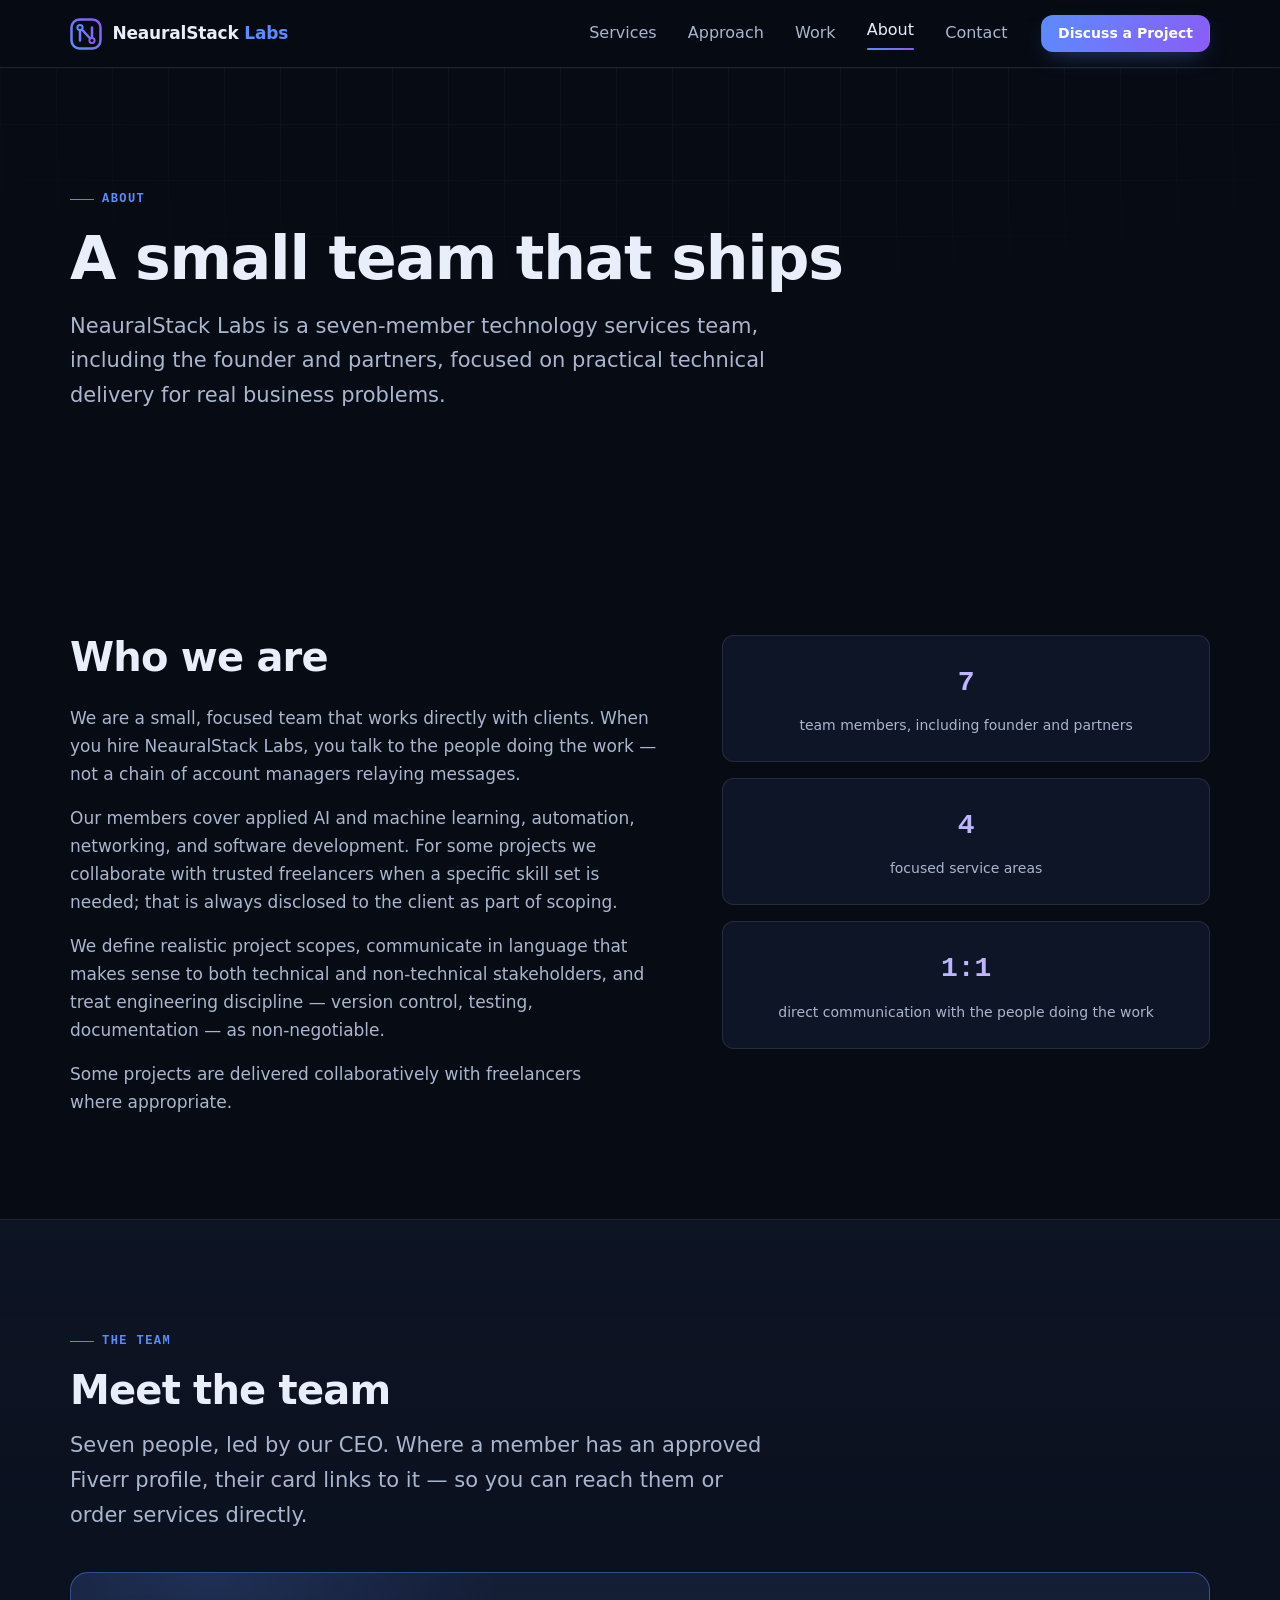
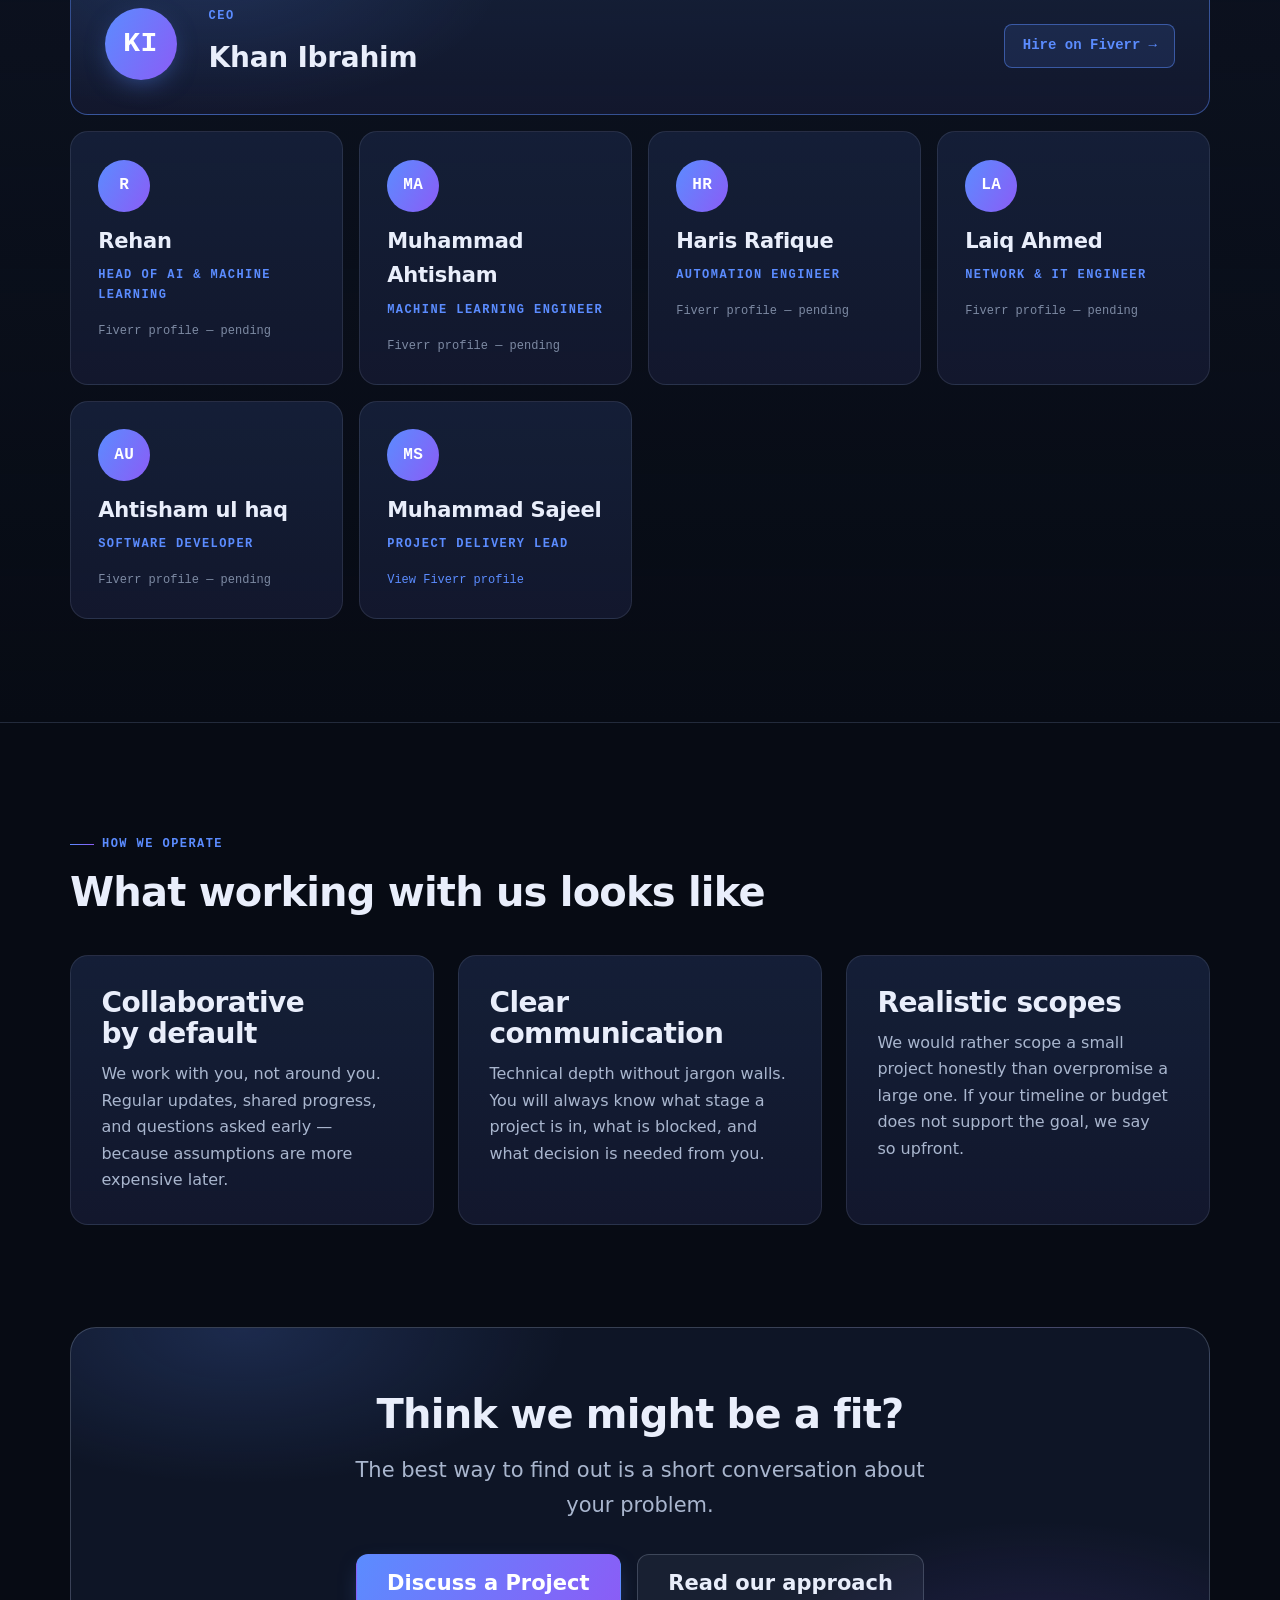
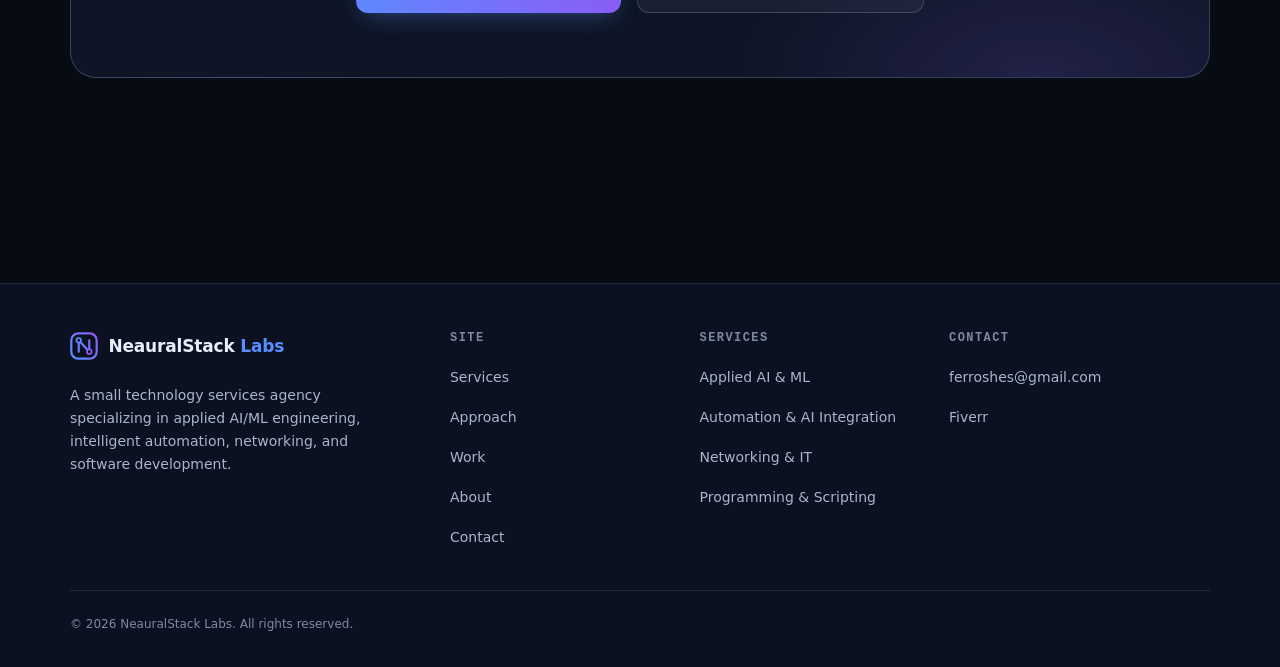
==== about.html @ 2460930a "Initial commit" ====
<!DOCTYPE html>
<html lang="en">
<head>
  <meta charset="utf-8">
  <meta name="viewport" content="width=device-width, initial-scale=1">
  <title>About — NeauralStack Labs</title>
  <meta name="description" content="NeauralStack Labs is a seven-member technology services team focused on practical technical delivery, clear communication, and honest project scoping.">
  <!-- TODO(owner): replace with the production domain once confirmed -->
  <link rel="canonical" href="https://neauralstacklabs.example/about.html">
  <meta name="theme-color" content="#070b14">

  <meta property="og:type" content="website">
  <meta property="og:site_name" content="NeauralStack Labs">
  <meta property="og:title" content="About — NeauralStack Labs">
  <meta property="og:description" content="A seven-member team focused on practical technical delivery and honest project scoping.">
  <meta property="og:url" content="https://neauralstacklabs.example/about.html">
  <meta property="og:image" content="https://neauralstacklabs.example/assets/og-image.png">
  <meta name="twitter:card" content="summary_large_image">
  <meta name="twitter:title" content="About — NeauralStack Labs">
  <meta name="twitter:description" content="A seven-member team focused on practical technical delivery and honest project scoping.">
  <meta name="twitter:image" content="https://neauralstacklabs.example/assets/og-image.png">

  <link rel="icon" type="image/svg+xml" href="assets/favicon.svg">
  <link rel="stylesheet" href="css/tokens.css">
  <link rel="stylesheet" href="css/base.css">
  <link rel="stylesheet" href="css/components.css">
  <script src="js/main.js" defer></script>
</head>
<body>
  <a class="skip-link" href="#main">Skip to content</a>

  <header class="site-header">
    <div class="container site-header__inner">
      <a class="brand" href="index.html" aria-label="NeauralStack Labs — home">
        <svg class="brand__mark" width="32" height="32" viewBox="0 0 32 32" fill="none" aria-hidden="true">
          <defs>
            <linearGradient id="brand-grad" x1="4" y1="28" x2="28" y2="4" gradientUnits="userSpaceOnUse">
              <stop stop-color="#5B8CFF"/><stop offset="1" stop-color="#8B5CF6"/>
            </linearGradient>
          </defs>
          <rect x="1.5" y="1.5" width="29" height="29" rx="8" stroke="url(#brand-grad)" stroke-width="2.5"/>
          <path d="M10 22.5V9.5L22 22.5V9.5" stroke="url(#brand-grad)" stroke-width="2.5" stroke-linecap="round" stroke-linejoin="round"/>
          <circle cx="10" cy="9.5" r="2.6" fill="#070B14" stroke="#5B8CFF" stroke-width="2"/>
          <circle cx="22" cy="22.5" r="2.6" fill="#070B14" stroke="#8B5CF6" stroke-width="2"/>
        </svg>
        <span class="brand__name">NeauralStack&nbsp;<span>Labs</span></span>
      </a>

      <button class="nav-toggle" data-nav-toggle type="button" aria-expanded="false" aria-controls="primary-nav">
        <span class="nav-toggle__bar" aria-hidden="true"></span>
        <span class="sr-only">Menu</span>
      </button>

      <nav class="nav" id="primary-nav" aria-label="Primary">
        <ul class="nav__list">
          <li><a class="nav__link" href="services.html">Services</a></li>
          <li><a class="nav__link" href="approach.html">Approach</a></li>
          <li><a class="nav__link" href="work.html">Work</a></li>
          <li><a class="nav__link" href="about.html" aria-current="page">About</a></li>
          <li><a class="nav__link" href="contact.html">Contact</a></li>
        </ul>
        <a class="btn btn--primary btn--sm nav__cta" href="contact.html">Discuss a Project</a>
      </nav>
    </div>
  </header>

  <main id="main">
    <!-- Page header -->
    <section class="hero section--tight" aria-labelledby="page-title">
      <div class="grid-backdrop" aria-hidden="true"></div>
      <div class="container">
        <p class="eyebrow">About</p>
        <h1 id="page-title">A small team that ships</h1>
        <p class="lede" style="max-width: 44rem;">
          NeauralStack Labs is a seven-member technology services team, including the founder
          and partners, focused on practical technical delivery for real business problems.
        </p>
      </div>
    </section>

    <!-- Story -->
    <section class="section" aria-labelledby="story-title">
      <div class="container">
        <div class="about-split">
          <div class="reveal">
            <h2 id="story-title">Who we are</h2>
            <div class="stack text-dim" style="margin-top: var(--space-5);">
              <p>
                We are a small, focused team that works directly with clients. When you hire
                NeauralStack Labs, you talk to the people doing the work — not a chain of
                account managers relaying messages.
              </p>
              <p>
                Our members cover applied AI and machine learning, automation, networking,
                and software development. For some projects we collaborate with trusted
                freelancers when a specific skill set is needed; that is always disclosed
                to the client as part of scoping.
              </p>
              <p>
                We define realistic project scopes, communicate in language that makes sense
                to both technical and non-technical stakeholders, and treat engineering
                discipline — version control, testing, documentation — as non-negotiable.
              </p>
              <p>
                Some projects are delivered collaboratively with freelancers where appropriate.
              </p>
            </div>
          </div>

          <div class="reveal">
            <div class="stat-strip" style="grid-template-columns: 1fr;">
              <div class="stat">
                <span class="stat__value">7</span>
                <span class="stat__label">team members, including founder and partners</span>
              </div>
              <div class="stat">
                <span class="stat__value">4</span>
                <span class="stat__label">focused service areas</span>
              </div>
              <div class="stat">
                <span class="stat__value">1:1</span>
                <span class="stat__label">direct communication with the people doing the work</span>
              </div>
            </div>
          </div>
        </div>
      </div>
    </section>

    <!-- Team -->
    <section class="section section--elevated" aria-labelledby="team-title">
      <div class="container">
        <div class="section-head reveal">
          <p class="eyebrow">The team</p>
          <h2 id="team-title">Meet the team</h2>
          <p class="lede">
            Seven people, led by our CEO. Where a member has an approved Fiverr profile,
            their card links to it — so you can reach them or order services directly.
          </p>
        </div>

        <!--
          TODO(owner): five members below do not yet have Fiverr URLs. When a profile
          link is supplied, wrap their card in <a class="team-card" href="…" target="_blank"
          rel="noopener noreferrer"> and replace the "Fiverr profile — pending" text
          with the visible link, exactly like the CEO and Muhammad Sajeel cards.
        -->
        <div class="team-grid reveal">
          <a class="team-card team-card--ceo" href="https://www.fiverr.com/sellers/ibrahim5665" target="_blank" rel="noopener noreferrer">
            <span class="team-card__avatar" aria-hidden="true">KI</span>
            <span class="team-card__body">
              <span class="team-card__role">CEO</span>
              <span class="team-card__name">Khan Ibrahim</span>
            </span>
            <span class="team-card__cta">Hire on Fiverr<span class="sr-only"> — opens Khan Ibrahim's Fiverr profile in a new tab</span> →</span>
          </a>

          <div class="team-card">
            <span class="team-card__avatar" aria-hidden="true">R</span>
            <span class="team-card__body">
              <span class="team-card__name">Rehan</span>
              <span class="team-card__role">Head of AI &amp; Machine Learning</span>
            </span>
            <span class="team-card__cta">Fiverr profile — pending</span>
          </div>

          <div class="team-card">
            <span class="team-card__avatar" aria-hidden="true">MA</span>
            <span class="team-card__body">
              <span class="team-card__name">Muhammad Ahtisham</span>
              <span class="team-card__role">Machine Learning Engineer</span>
            </span>
            <span class="team-card__cta">Fiverr profile — pending</span>
          </div>

          <div class="team-card">
            <span class="team-card__avatar" aria-hidden="true">HR</span>
            <span class="team-card__body">
              <span class="team-card__name">Haris Rafique</span>
              <span class="team-card__role">Automation Engineer</span>
            </span>
            <span class="team-card__cta">Fiverr profile — pending</span>
          </div>

          <div class="team-card">
            <span class="team-card__avatar" aria-hidden="true">LA</span>
            <span class="team-card__body">
              <span class="team-card__name">Laiq Ahmed</span>
              <span class="team-card__role">Network &amp; IT Engineer</span>
            </span>
            <span class="team-card__cta">Fiverr profile — pending</span>
          </div>

          <div class="team-card">
            <span class="team-card__avatar" aria-hidden="true">AU</span>
            <span class="team-card__body">
              <span class="team-card__name">Ahtisham ul haq</span>
              <span class="team-card__role">Software Developer</span>
            </span>
            <span class="team-card__cta">Fiverr profile — pending</span>
          </div>

          <a class="team-card" href="https://www.fiverr.com/shadowx0101" target="_blank" rel="noopener noreferrer">
            <span class="team-card__avatar" aria-hidden="true">MS</span>
            <span class="team-card__body">
              <span class="team-card__name">Muhammad Sajeel</span>
              <span class="team-card__role">Project Delivery Lead</span>
            </span>
            <span class="team-card__cta">View Fiverr profile<span class="sr-only"> for Muhammad Sajeel (opens in a new tab)</span></span>
          </a>
        </div>
      </div>
    </section>

    <!-- Values -->
    <section class="section" aria-labelledby="values-title">
      <div class="container">
        <div class="section-head reveal">
          <p class="eyebrow">How we operate</p>
          <h2 id="values-title">What working with us looks like</h2>
        </div>

        <div class="grid grid--3">
          <article class="card reveal">
            <h3 class="card__title">Collaborative by default</h3>
            <p class="card__text">
              We work with you, not around you. Regular updates, shared progress, and
              questions asked early — because assumptions are more expensive later.
            </p>
          </article>
          <article class="card reveal">
            <h3 class="card__title">Clear communication</h3>
            <p class="card__text">
              Technical depth without jargon walls. You will always know what stage a
              project is in, what is blocked, and what decision is needed from you.
            </p>
          </article>
          <article class="card reveal">
            <h3 class="card__title">Realistic scopes</h3>
            <p class="card__text">
              We would rather scope a small project honestly than overpromise a large one.
              If your timeline or budget does not support the goal, we say so upfront.
            </p>
          </article>
        </div>

        <div class="cta-band reveal" style="margin-top: var(--section-y);">
          <h2 class="cta-band__title">Think we might be a fit?</h2>
          <p class="cta-band__text">The best way to find out is a short conversation about your problem.</p>
          <div class="btn-row">
            <a class="btn btn--primary btn--lg" href="contact.html">Discuss a Project</a>
            <a class="btn btn--secondary btn--lg" href="approach.html">Read our approach</a>
          </div>
        </div>
      </div>
    </section>
  </main>

  <footer class="site-footer">
    <div class="container">
      <div class="footer__grid">
        <div>
          <a class="brand" href="index.html" aria-label="NeauralStack Labs — home">
            <svg class="brand__mark" width="28" height="28" viewBox="0 0 32 32" fill="none" aria-hidden="true">
              <defs>
                <linearGradient id="brand-grad-f" x1="4" y1="28" x2="28" y2="4" gradientUnits="userSpaceOnUse">
                  <stop stop-color="#5B8CFF"/><stop offset="1" stop-color="#8B5CF6"/>
                </linearGradient>
              </defs>
              <rect x="1.5" y="1.5" width="29" height="29" rx="8" stroke="url(#brand-grad-f)" stroke-width="2.5"/>
              <path d="M10 22.5V9.5L22 22.5V9.5" stroke="url(#brand-grad-f)" stroke-width="2.5" stroke-linecap="round" stroke-linejoin="round"/>
              <circle cx="10" cy="9.5" r="2.6" fill="#070B14" stroke="#5B8CFF" stroke-width="2"/>
              <circle cx="22" cy="22.5" r="2.6" fill="#070B14" stroke="#8B5CF6" stroke-width="2"/>
            </svg>
            <span class="brand__name">NeauralStack&nbsp;<span>Labs</span></span>
          </a>
          <p class="footer__brand-text">
            A small technology services agency specializing in applied AI/ML engineering,
            intelligent automation, networking, and software development.
          </p>
        </div>

        <nav aria-label="Footer">
          <h3 class="footer__heading">Site</h3>
          <ul class="footer__links">
            <li><a href="services.html">Services</a></li>
            <li><a href="approach.html">Approach</a></li>
            <li><a href="work.html">Work</a></li>
            <li><a href="about.html">About</a></li>
            <li><a href="contact.html">Contact</a></li>
          </ul>
        </nav>

        <div>
          <h3 class="footer__heading">Services</h3>
          <ul class="footer__links">
            <li><a href="services.html#ai-ml">Applied AI &amp; ML</a></li>
            <li><a href="services.html#automation">Automation &amp; AI Integration</a></li>
            <li><a href="services.html#networking">Networking &amp; IT</a></li>
            <li><a href="services.html#programming">Programming &amp; Scripting</a></li>
          </ul>
        </div>

        <div>
          <h3 class="footer__heading">Contact</h3>
          <ul class="footer__links">
            <li><a href="mailto:ferroshes@gmail.com">ferroshes@gmail.com</a></li>
            <li><a href="https://www.fiverr.com/sellers/ibrahim5665" target="_blank" rel="noopener noreferrer">Fiverr<span class="sr-only"> (opens in a new tab)</span></a></li>
          </ul>
        </div>
      </div>

      <div class="footer__bottom">
        <p>&copy; <span data-year>2026</span> NeauralStack Labs. All rights reserved.</p>
      </div>
    </div>
  </footer>
</body>
</html>
---- css/tokens.css ----
/* ==========================================================================
   NeauralStack Labs — Design tokens
   Single source of truth for color, type, spacing, and motion.
   ========================================================================== */

:root {
  color-scheme: dark;

  /* ---- Surfaces ---- */
  --bg: #070b14;
  --bg-elevated: #0b1120;
  --surface: #0e1526;
  --surface-2: #121b30;
  --surface-hover: #16213a;
  --border: rgba(148, 163, 184, 0.16);
  --border-strong: rgba(148, 163, 184, 0.3);
  --ring: rgba(91, 140, 255, 0.65);

  /* ---- Text ---- */
  --text: #e9eefb;
  --text-dim: #a9b6ce;
  --text-faint: #7d8aa3;

  /* ---- Accents ---- */
  --blue: #5b8cff;
  --blue-strong: #3f74ff;
  --violet: #8b5cf6;
  --violet-light: #a78bfa;
  --cyan: #34d3e0;
  --success: #4ade80;
  --warning: #fbbf24;

  /* ---- Gradients ---- */
  --grad-accent: linear-gradient(120deg, var(--blue) 0%, var(--violet) 100%);
  --grad-text: linear-gradient(100deg, #9db8ff 0%, #c4b5fd 60%, #7dd3fc 100%);
  --grad-card: linear-gradient(180deg, rgba(91, 140, 255, 0.08) 0%, rgba(139, 92, 246, 0.03) 100%);
  --grad-glow: radial-gradient(600px 320px at 50% -10%, rgba(91, 140, 255, 0.16), transparent 70%);

  /* ---- Typography ---- */
  --font-sans: "Inter", "Segoe UI", system-ui, -apple-system, "Helvetica Neue", Arial, sans-serif;
  --font-mono: "JetBrains Mono", "SFMono-Regular", ui-monospace, Menlo, Consolas, monospace;

  --fs-xs: 0.75rem;
  --fs-sm: 0.875rem;
  --fs-base: 1rem;
  --fs-md: 1.0625rem;
  --fs-lg: clamp(1.125rem, 1.05rem + 0.4vw, 1.3125rem);
  --fs-xl: clamp(1.375rem, 1.2rem + 0.9vw, 1.75rem);
  --fs-2xl: clamp(1.75rem, 1.45rem + 1.6vw, 2.5rem);
  --fs-3xl: clamp(2.25rem, 1.7rem + 3vw, 3.75rem);

  --lh-tight: 1.12;
  --lh-snug: 1.35;
  --lh-normal: 1.65;

  --fw-regular: 400;
  --fw-medium: 500;
  --fw-semibold: 600;
  --fw-bold: 700;

  --tracking-wide: 0.12em;
  --tracking-normal: 0;

  /* ---- Spacing (4px base) ---- */
  --space-1: 0.25rem;
  --space-2: 0.5rem;
  --space-3: 0.75rem;
  --space-4: 1rem;
  --space-5: 1.5rem;
  --space-6: 2rem;
  --space-7: 2.5rem;
  --space-8: 3rem;
  --space-9: 4rem;
  --space-10: 6rem;
  --space-11: 8rem;

  --section-y: clamp(3.5rem, 8vw, 6.5rem);
  --container: 71.25rem; /* 1140px */
  --container-narrow: 46rem;
  --gutter: clamp(1.25rem, 4vw, 2rem);

  /* ---- Radii ---- */
  --radius-sm: 8px;
  --radius-md: 12px;
  --radius-lg: 18px;
  --radius-xl: 26px;
  --radius-pill: 999px;

  /* ---- Shadows ---- */
  --shadow-sm: 0 1px 2px rgba(0, 0, 0, 0.4);
  --shadow-md: 0 12px 32px -12px rgba(0, 0, 0, 0.65);
  --shadow-lg: 0 32px 64px -24px rgba(0, 0, 0, 0.7);
  --shadow-glow: 0 0 0 1px rgba(91, 140, 255, 0.25), 0 16px 48px -20px rgba(91, 140, 255, 0.35);

  /* ---- Motion ---- */
  --dur-fast: 140ms;
  --dur-base: 220ms;
  --dur-slow: 480ms;
  --ease: cubic-bezier(0.4, 0, 0.2, 1);
  --ease-out: cubic-bezier(0.16, 1, 0.3, 1);

  /* ---- Layout ---- */
  --nav-h: 4.25rem;
  --z-nav: 100;
  --z-overlay: 90;
}
---- css/base.css ----
/* ==========================================================================
   NeauralStack Labs — Base: reset, typography, layout, utilities
   ========================================================================== */

*,
*::before,
*::after {
  box-sizing: border-box;
}

* {
  margin: 0;
}

html {
  scroll-behavior: smooth;
  scroll-padding-top: calc(var(--nav-h) + 1rem);
  -webkit-text-size-adjust: 100%;
}

body {
  min-height: 100vh;
  background-color: var(--bg);
  background-image: var(--grad-glow);
  background-repeat: no-repeat;
  color: var(--text);
  font-family: var(--font-sans);
  font-size: var(--fs-md);
  line-height: var(--lh-normal);
  -webkit-font-smoothing: antialiased;
  text-rendering: optimizeLegibility;
}

img,
svg,
picture,
video {
  display: block;
  max-width: 100%;
  height: auto;
}

input,
button,
textarea,
select {
  font: inherit;
  color: inherit;
}

button {
  cursor: pointer;
  background: none;
  border: none;
}

ul,
ol {
  padding: 0;
  list-style: none;
}

/* ---- Typography ---- */

h1,
h2,
h3,
h4 {
  line-height: var(--lh-tight);
  font-weight: var(--fw-semibold);
  letter-spacing: -0.02em;
  text-wrap: balance;
}

h1 {
  font-size: var(--fs-3xl);
}

h2 {
  font-size: var(--fs-2xl);
}

h3 {
  font-size: var(--fs-xl);
}

h4 {
  font-size: var(--fs-lg);
}

p {
  text-wrap: pretty;
}

a {
  color: var(--blue);
  text-decoration-thickness: 1px;
  text-underline-offset: 0.2em;
  transition: color var(--dur-fast) var(--ease);
}

a:hover {
  color: var(--violet-light);
}

strong,
b {
  font-weight: var(--fw-semibold);
  color: var(--text);
}

code,
kbd,
samp {
  font-family: var(--font-mono);
  font-size: 0.9em;
}

hr {
  border: 0;
  border-top: 1px solid var(--border);
}

/* ---- Focus ---- */

:focus-visible {
  outline: 2px solid var(--ring);
  outline-offset: 3px;
  border-radius: 4px;
}

:focus:not(:focus-visible) {
  outline: none;
}

/* ---- Skip link ---- */

.skip-link {
  position: absolute;
  top: var(--space-3);
  left: var(--space-3);
  z-index: 200;
  padding: var(--space-3) var(--space-5);
  background: var(--surface-2);
  border: 1px solid var(--border-strong);
  border-radius: var(--radius-md);
  color: var(--text);
  font-weight: var(--fw-semibold);
  text-decoration: none;
  transform: translateY(-160%);
  transition: transform var(--dur-base) var(--ease);
}

.skip-link:focus-visible {
  transform: translateY(0);
  color: var(--text);
}

/* ---- Layout utilities ---- */

.container {
  width: min(100% - var(--gutter) * 2, var(--container));
  margin-inline: auto;
}

.container--narrow {
  width: min(100% - var(--gutter) * 2, var(--container-narrow));
}

.section {
  padding-block: var(--section-y);
  position: relative;
}

.section--tight {
  padding-block: calc(var(--section-y) * 0.7);
}

.section--elevated {
  background: linear-gradient(180deg, rgba(18, 27, 48, 0.55) 0%, rgba(7, 11, 20, 0) 100%);
  border-block: 1px solid var(--border);
}

.grid {
  display: grid;
  gap: var(--space-5);
}

.grid--2 {
  grid-template-columns: repeat(auto-fit, minmax(min(21rem, 100%), 1fr));
}

.grid--3 {
  grid-template-columns: repeat(auto-fit, minmax(min(18.5rem, 100%), 1fr));
}

.grid--4 {
  grid-template-columns: repeat(auto-fit, minmax(min(15.5rem, 100%), 1fr));
}

.stack > * + * {
  margin-top: var(--space-4);
}

/* ---- Section headers ---- */

.section-head {
  max-width: 44rem;
  margin-bottom: var(--space-7);
}

.section-head--center {
  margin-inline: auto;
  text-align: center;
}

.eyebrow {
  display: inline-flex;
  align-items: center;
  gap: var(--space-2);
  margin-bottom: var(--space-4);
  color: var(--blue);
  font-family: var(--font-mono);
  font-size: var(--fs-xs);
  font-weight: var(--fw-semibold);
  letter-spacing: var(--tracking-wide);
  text-transform: uppercase;
}

.eyebrow::before {
  content: "";
  width: 1.5rem;
  height: 1px;
  background: var(--grad-accent);
}

.section-head--center .eyebrow::before {
  display: none;
}

.lede {
  margin-top: var(--space-4);
  color: var(--text-dim);
  font-size: var(--fs-lg);
}

.text-dim {
  color: var(--text-dim);
}

.text-faint {
  color: var(--text-faint);
}

.text-gradient {
  background: var(--grad-text);
  -webkit-background-clip: text;
  background-clip: text;
  color: transparent;
}

.mono {
  font-family: var(--font-mono);
}

/* ---- Decorative grid backdrop ---- */

.grid-backdrop {
  position: absolute;
  inset: 0;
  pointer-events: none;
  background-image:
    linear-gradient(rgba(148, 163, 184, 0.05) 1px, transparent 1px),
    linear-gradient(90deg, rgba(148, 163, 184, 0.05) 1px, transparent 1px);
  background-size: 56px 56px;
  mask-image: radial-gradient(ellipse 90% 70% at 50% 0%, black 35%, transparent 75%);
  -webkit-mask-image: radial-gradient(ellipse 90% 70% at 50% 0%, black 35%, transparent 75%);
}

/* ---- Reveal on scroll ---- */

.reveal {
  opacity: 0;
  transform: translateY(18px);
  transition:
    opacity var(--dur-slow) var(--ease-out),
    transform var(--dur-slow) var(--ease-out);
}

.reveal.is-visible {
  opacity: 1;
  transform: none;
}

/* ---- Screen-reader only ---- */

.sr-only {
  position: absolute;
  width: 1px;
  height: 1px;
  padding: 0;
  margin: -1px;
  overflow: hidden;
  clip: rect(0 0 0 0);
  white-space: nowrap;
  border: 0;
}

/* ---- Reduced motion ---- */

@media (prefers-reduced-motion: reduce) {
  html {
    scroll-behavior: auto;
  }

  *,
  *::before,
  *::after {
    animation-duration: 0.01ms !important;
    animation-iteration-count: 1 !important;
    transition-duration: 0.01ms !important;
  }

  .reveal {
    opacity: 1;
    transform: none;
  }
}
---- css/components.css ----
/* ==========================================================================
   NeauralStack Labs — Components
   ========================================================================== */

/* --------------------------------------------------------------------------
   Buttons
   -------------------------------------------------------------------------- */

.btn {
  display: inline-flex;
  align-items: center;
  justify-content: center;
  gap: var(--space-2);
  padding: 0.8rem 1.5rem;
  border: 1px solid transparent;
  border-radius: var(--radius-md);
  font-size: var(--fs-base);
  font-weight: var(--fw-semibold);
  line-height: 1.2;
  text-align: center;
  text-decoration: none;
  transition:
    transform var(--dur-fast) var(--ease),
    box-shadow var(--dur-base) var(--ease),
    background-color var(--dur-fast) var(--ease),
    border-color var(--dur-fast) var(--ease),
    color var(--dur-fast) var(--ease);
}

.btn:hover {
  transform: translateY(-2px);
}

.btn:active {
  transform: translateY(0);
}

.btn--primary {
  background-image: var(--grad-accent);
  color: #fff;
  box-shadow: 0 8px 24px -10px rgba(91, 140, 255, 0.55);
}

.btn--primary:hover {
  color: #fff;
  box-shadow: 0 12px 32px -10px rgba(139, 92, 246, 0.6);
}

.btn--secondary {
  background-color: rgba(148, 163, 184, 0.08);
  border-color: var(--border-strong);
  color: var(--text);
}

.btn--secondary:hover {
  background-color: rgba(148, 163, 184, 0.14);
  border-color: var(--blue);
  color: var(--text);
}

.btn--ghost {
  padding-inline: 1rem;
  color: var(--text-dim);
}

.btn--ghost:hover {
  color: var(--text);
  background-color: rgba(148, 163, 184, 0.1);
}

.btn--sm {
  padding: 0.55rem 1rem;
  font-size: var(--fs-sm);
}

.btn--lg {
  padding: 1rem 1.9rem;
  font-size: var(--fs-lg);
}

.btn-row {
  display: flex;
  flex-wrap: wrap;
  gap: var(--space-4);
  align-items: center;
}

/* --------------------------------------------------------------------------
   Badges & tags
   -------------------------------------------------------------------------- */

.badge {
  display: inline-flex;
  align-items: center;
  gap: var(--space-2);
  padding: 0.35rem 0.8rem;
  border: 1px solid var(--border-strong);
  border-radius: var(--radius-pill);
  background-color: rgba(148, 163, 184, 0.08);
  color: var(--text-dim);
  font-family: var(--font-mono);
  font-size: var(--fs-xs);
  font-weight: var(--fw-medium);
  letter-spacing: 0.04em;
  text-transform: uppercase;
}

.badge--demo {
  border-color: rgba(91, 140, 255, 0.45);
  background-color: rgba(91, 140, 255, 0.12);
  color: #a8c4ff;
}

.badge--prototype {
  border-color: rgba(139, 92, 246, 0.45);
  background-color: rgba(139, 92, 246, 0.12);
  color: #c4b5fd;
}

.badge--concept {
  border-color: rgba(52, 211, 224, 0.4);
  background-color: rgba(52, 211, 224, 0.1);
  color: #7fe4ee;
}

.badge-dot {
  width: 0.45rem;
  height: 0.45rem;
  border-radius: 50%;
  background: currentColor;
  flex: none;
}

/* --------------------------------------------------------------------------
   Header / Navigation
   -------------------------------------------------------------------------- */

.site-header {
  position: sticky;
  top: 0;
  z-index: var(--z-nav);
  height: var(--nav-h);
  background-color: rgba(7, 11, 20, 0.82);
  backdrop-filter: blur(14px);
  -webkit-backdrop-filter: blur(14px);
  border-bottom: 1px solid var(--border);
}

.site-header__inner {
  display: flex;
  align-items: center;
  justify-content: space-between;
  gap: var(--space-4);
  height: 100%;
}

.brand {
  display: inline-flex;
  align-items: center;
  gap: 0.65rem;
  color: var(--text);
  font-size: 1.0625rem;
  font-weight: var(--fw-semibold);
  letter-spacing: -0.01em;
  text-decoration: none;
  white-space: nowrap;
}

.brand:hover {
  color: var(--text);
}

.brand__mark {
  flex: none;
}

.brand__name strong {
  color: var(--text);
  font-weight: var(--fw-semibold);
}

.brand__name span {
  color: var(--blue);
  font-weight: var(--fw-semibold);
}

.nav {
  display: flex;
  align-items: center;
  gap: var(--space-2);
}

.nav__list {
  display: flex;
  align-items: center;
  gap: var(--space-1);
}

.nav__link {
  display: block;
  padding: 0.5rem 0.85rem;
  border-radius: var(--radius-sm);
  color: var(--text-dim);
  font-size: var(--fs-base);
  font-weight: var(--fw-medium);
  text-decoration: none;
  transition:
    color var(--dur-fast) var(--ease),
    background-color var(--dur-fast) var(--ease);
}

.nav__link:hover {
  color: var(--text);
  background-color: rgba(148, 163, 184, 0.1);
}

.nav__link[aria-current="page"] {
  color: var(--text);
}

.nav__link[aria-current="page"]::after {
  content: "";
  display: block;
  height: 2px;
  margin-top: 0.3rem;
  border-radius: 2px;
  background-image: var(--grad-accent);
}

.nav__cta {
  margin-left: var(--space-3);
}

.nav-toggle {
  display: none;
  align-items: center;
  justify-content: center;
  width: 2.75rem;
  height: 2.75rem;
  border: 1px solid var(--border-strong);
  border-radius: var(--radius-sm);
  background-color: rgba(148, 163, 184, 0.08);
  color: var(--text);
}

.nav-toggle__bar {
  display: block;
  position: relative;
  width: 1.15rem;
  height: 2px;
  border-radius: 2px;
  background: currentColor;
  transition: background-color var(--dur-fast) var(--ease);
}

.nav-toggle__bar::before,
.nav-toggle__bar::after {
  content: "";
  position: absolute;
  left: 0;
  width: 100%;
  height: 2px;
  border-radius: 2px;
  background: currentColor;
  transition: transform var(--dur-base) var(--ease);
}

.nav-toggle__bar::before {
  top: -6px;
}

.nav-toggle__bar::after {
  top: 6px;
}

.nav-toggle[aria-expanded="true"] .nav-toggle__bar {
  background: transparent;
}

.nav-toggle[aria-expanded="true"] .nav-toggle__bar::before {
  transform: translateY(6px) rotate(45deg);
}

.nav-toggle[aria-expanded="true"] .nav-toggle__bar::after {
  transform: translateY(-6px) rotate(-45deg);
}

@media (max-width: 59.99em) {
  .nav-toggle {
    display: inline-flex;
  }

  .nav {
    position: fixed;
    inset: var(--nav-h) 0 auto;
    display: none;
    flex-direction: column;
    align-items: stretch;
    gap: var(--space-2);
    max-height: calc(100dvh - var(--nav-h));
    overflow-y: auto;
    padding: var(--space-5) var(--gutter) var(--space-6);
    background-color: var(--bg-elevated);
    border-bottom: 1px solid var(--border-strong);
    box-shadow: var(--shadow-lg);
  }

  .nav.is-open {
    display: flex;
  }

  .nav__list {
    flex-direction: column;
    align-items: stretch;
    gap: var(--space-1);
  }

  .nav__link {
    padding: 0.85rem 1rem;
    font-size: var(--fs-lg);
  }

  .nav__cta {
    margin-left: 0;
    margin-top: var(--space-3);
  }

  .nav__cta .btn {
    width: 100%;
  }
}

/* --------------------------------------------------------------------------
   Hero
   -------------------------------------------------------------------------- */

.hero {
  position: relative;
  overflow: hidden;
  padding-block: clamp(3.5rem, 9vw, 7rem) clamp(4rem, 10vw, 7.5rem);
}

.hero__inner {
  position: relative;
  display: grid;
  grid-template-columns: 1.05fr 0.95fr;
  gap: clamp(2.5rem, 6vw, 4.5rem);
  align-items: center;
}

.hero__title {
  margin-top: var(--space-5);
  margin-bottom: var(--space-5);
}

.hero__lede {
  max-width: 36rem;
  color: var(--text-dim);
  font-size: var(--fs-lg);
  margin-bottom: var(--space-6);
}

.hero__meta {
  display: flex;
  flex-wrap: wrap;
  gap: var(--space-4);
  margin-top: var(--space-6);
  padding-top: var(--space-5);
  border-top: 1px solid var(--border);
  color: var(--text-faint);
  font-family: var(--font-mono);
  font-size: var(--fs-xs);
  letter-spacing: 0.05em;
  text-transform: uppercase;
}

.hero__meta li {
  display: flex;
  align-items: center;
  gap: var(--space-2);
}

.hero__meta li::before {
  content: "";
  width: 0.4rem;
  height: 0.4rem;
  border-radius: 50%;
  background-image: var(--grad-accent);
}

.hero__visual {
  position: relative;
}

.hero__caption {
  margin-top: var(--space-3);
  color: var(--text-faint);
  font-family: var(--font-mono);
  font-size: var(--fs-xs);
  text-align: center;
}

@media (max-width: 59.99em) {
  .hero__inner {
    grid-template-columns: 1fr;
  }

  .hero__visual {
    order: -1;
    max-width: 34rem;
    margin-inline: auto;
    width: 100%;
  }
}

/* --------------------------------------------------------------------------
   Cards
   -------------------------------------------------------------------------- */

.card {
  position: relative;
  display: flex;
  flex-direction: column;
  padding: clamp(1.4rem, 3vw, 1.9rem);
  background-color: var(--surface);
  background-image: var(--grad-card);
  border: 1px solid var(--border);
  border-radius: var(--radius-lg);
  transition:
    border-color var(--dur-base) var(--ease),
    transform var(--dur-base) var(--ease),
    box-shadow var(--dur-base) var(--ease);
}

.card:hover {
  border-color: rgba(91, 140, 255, 0.45);
  transform: translateY(-4px);
  box-shadow: var(--shadow-md);
}

.card__icon {
  display: inline-flex;
  align-items: center;
  justify-content: center;
  width: 2.9rem;
  height: 2.9rem;
  margin-bottom: var(--space-4);
  border: 1px solid rgba(91, 140, 255, 0.4);
  border-radius: var(--radius-md);
  background: linear-gradient(135deg, rgba(91, 140, 255, 0.16), rgba(139, 92, 246, 0.12));
  color: var(--blue);
}

.card__title {
  margin-bottom: var(--space-3);
}

.card__text {
  color: var(--text-dim);
  font-size: var(--fs-base);
}

.card__list {
  margin-top: var(--space-4);
  display: grid;
  gap: var(--space-2);
}

.card__list li {
  position: relative;
  padding-left: 1.35rem;
  color: var(--text-dim);
  font-size: var(--fs-sm);
  line-height: 1.55;
}

.card__list li::before {
  content: "";
  position: absolute;
  left: 0;
  top: 0.55em;
  width: 0.5rem;
  height: 0.5rem;
  border-radius: 2px;
  background-image: var(--grad-accent);
}

.card__footer {
  margin-top: auto;
  padding-top: var(--space-5);
}

.card__link {
  display: inline-flex;
  align-items: center;
  gap: var(--space-2);
  color: var(--blue);
  font-size: var(--fs-sm);
  font-weight: var(--fw-semibold);
  text-decoration: none;
}

.card__link::after {
  content: "→";
  transition: transform var(--dur-fast) var(--ease);
}

.card__link:hover {
  color: var(--violet-light);
}

.card__link:hover::after {
  transform: translateX(4px);
}

/* Service card number */
.card__index {
  position: absolute;
  top: clamp(1.4rem, 3vw, 1.9rem);
  right: clamp(1.4rem, 3vw, 1.9rem);
  color: rgba(148, 163, 184, 0.35);
  font-family: var(--font-mono);
  font-size: var(--fs-xs);
  letter-spacing: 0.1em;
}

/* --------------------------------------------------------------------------
   Process steps
   -------------------------------------------------------------------------- */

.steps {
  display: grid;
  gap: var(--space-5);
  counter-reset: step;
}

.step {
  position: relative;
  padding: clamp(1.4rem, 3vw, 1.9rem);
  background-color: var(--surface);
  border: 1px solid var(--border);
  border-radius: var(--radius-lg);
  counter-increment: step;
  transition: border-color var(--dur-base) var(--ease);
}

.step:hover {
  border-color: rgba(139, 92, 246, 0.45);
}

.step__num {
  display: inline-flex;
  align-items: center;
  justify-content: center;
  width: 2.4rem;
  height: 2.4rem;
  margin-bottom: var(--space-4);
  border-radius: var(--radius-sm);
  background-image: var(--grad-accent);
  color: #fff;
  font-family: var(--font-mono);
  font-size: var(--fs-sm);
  font-weight: var(--fw-bold);
}

.step__num::before {
  content: counter(step, decimal-leading-zero);
}

.step__title {
  margin-bottom: var(--space-3);
  font-size: var(--fs-lg);
}

.step__text {
  color: var(--text-dim);
  font-size: var(--fs-base);
}

@media (min-width: 48em) {
  .steps {
    grid-template-columns: repeat(2, 1fr);
  }
}

@media (min-width: 75em) {
  .steps {
    grid-template-columns: repeat(5, 1fr);
    gap: var(--space-4);
  }

  .step {
    padding: var(--space-5) var(--space-4);
  }
}

/* --------------------------------------------------------------------------
   Work / demo cards
   -------------------------------------------------------------------------- */

.work-card {
  display: flex;
  flex-direction: column;
  overflow: hidden;
  padding: 0;
  background-color: var(--surface);
  border: 1px solid var(--border);
  border-radius: var(--radius-lg);
  transition:
    border-color var(--dur-base) var(--ease),
    transform var(--dur-base) var(--ease),
    box-shadow var(--dur-base) var(--ease);
}

.work-card:hover {
  border-color: rgba(91, 140, 255, 0.45);
  transform: translateY(-4px);
  box-shadow: var(--shadow-md);
}

.work-card__media {
  position: relative;
  padding: var(--space-5);
  background:
    radial-gradient(420px 180px at 20% 0%, rgba(91, 140, 255, 0.14), transparent 70%),
    radial-gradient(320px 160px at 90% 100%, rgba(139, 92, 246, 0.12), transparent 70%),
    var(--bg-elevated);
  border-bottom: 1px solid var(--border);
}

.work-card__body {
  display: flex;
  flex-direction: column;
  flex: 1;
  padding: clamp(1.4rem, 3vw, 1.8rem);
}

.work-card__badges {
  display: flex;
  flex-wrap: wrap;
  gap: var(--space-2);
  margin-bottom: var(--space-4);
}

.work-card__title {
  margin-bottom: var(--space-3);
  font-size: var(--fs-xl);
}

.work-card__text {
  color: var(--text-dim);
  font-size: var(--fs-base);
  margin-bottom: var(--space-4);
}

.work-card__list {
  display: grid;
  gap: var(--space-2);
  margin-bottom: var(--space-5);
}

.work-card__list li {
  position: relative;
  padding-left: 1.35rem;
  color: var(--text-dim);
  font-size: var(--fs-sm);
}

.work-card__list li::before {
  content: "";
  position: absolute;
  left: 0;
  top: 0.55em;
  width: 0.5rem;
  height: 0.5rem;
  border-radius: 2px;
  background-image: var(--grad-accent);
}

.work-card__links {
  display: flex;
  flex-wrap: wrap;
  gap: var(--space-3);
  margin-top: auto;
  padding-top: var(--space-4);
  border-top: 1px dashed var(--border-strong);
}

/* Pending link: intentionally not clickable, clearly labelled */
.link-pending {
  display: inline-flex;
  align-items: center;
  gap: var(--space-2);
  padding: 0.5rem 0.9rem;
  border: 1px dashed var(--border-strong);
  border-radius: var(--radius-sm);
  color: var(--text-faint);
  font-family: var(--font-mono);
  font-size: var(--fs-xs);
  cursor: default;
}

/* --------------------------------------------------------------------------
   Differentiators (Why work with us)
   -------------------------------------------------------------------------- */

.diff-list {
  display: grid;
  gap: var(--space-4);
}

.diff {
  display: flex;
  gap: var(--space-4);
  padding: clamp(1.25rem, 2.5vw, 1.6rem);
  background-color: var(--surface);
  border: 1px solid var(--border);
  border-radius: var(--radius-md);
  transition: border-color var(--dur-base) var(--ease);
}

.diff:hover {
  border-color: rgba(139, 92, 246, 0.4);
}

.diff__icon {
  flex: none;
  display: inline-flex;
  align-items: center;
  justify-content: center;
  width: 2.4rem;
  height: 2.4rem;
  border-radius: var(--radius-sm);
  background: linear-gradient(135deg, rgba(91, 140, 255, 0.16), rgba(139, 92, 246, 0.14));
  color: var(--blue);
}

.diff__title {
  margin-bottom: var(--space-2);
  font-size: var(--fs-base);
  font-weight: var(--fw-semibold);
}

.diff__text {
  color: var(--text-dim);
  font-size: var(--fs-sm);
}

@media (min-width: 48em) {
  .diff-list {
    grid-template-columns: repeat(2, 1fr);
  }
}

/* --------------------------------------------------------------------------
   FAQ (details/summary)
   -------------------------------------------------------------------------- */

.faq {
  display: grid;
  gap: var(--space-3);
}

.faq__item {
  background-color: var(--surface);
  border: 1px solid var(--border);
  border-radius: var(--radius-md);
  overflow: hidden;
  transition: border-color var(--dur-base) var(--ease);
}

.faq__item[open] {
  border-color: rgba(91, 140, 255, 0.4);
}

.faq__question {
  display: flex;
  align-items: center;
  justify-content: space-between;
  gap: var(--space-4);
  padding: 1.1rem clamp(1.1rem, 2.5vw, 1.5rem);
  font-size: var(--fs-base);
  font-weight: var(--fw-semibold);
  cursor: pointer;
  list-style: none;
}

.faq__question::-webkit-details-marker {
  display: none;
}

.faq__question::after {
  content: "+";
  flex: none;
  width: 1.75rem;
  height: 1.75rem;
  display: inline-flex;
  align-items: center;
  justify-content: center;
  border: 1px solid var(--border-strong);
  border-radius: var(--radius-sm);
  color: var(--blue);
  font-family: var(--font-mono);
  font-size: 1.1rem;
  line-height: 1;
  transition: transform var(--dur-base) var(--ease);
}

.faq__item[open] .faq__question::after {
  content: "−";
  transform: rotate(180deg);
}

.faq__answer {
  padding: 0 clamp(1.1rem, 2.5vw, 1.5rem) 1.25rem;
  color: var(--text-dim);
  font-size: var(--fs-base);
}

.faq__answer p + p {
  margin-top: var(--space-3);
}

/* --------------------------------------------------------------------------
   Forms
   -------------------------------------------------------------------------- */

.form {
  display: grid;
  gap: var(--space-5);
}

.form__row {
  display: grid;
  gap: var(--space-5);
}

@media (min-width: 40em) {
  .form__row--2 {
    grid-template-columns: 1fr 1fr;
  }
}

.field {
  display: grid;
  gap: var(--space-2);
}

.field__label {
  font-size: var(--fs-sm);
  font-weight: var(--fw-semibold);
  color: var(--text);
}

.field__optional {
  color: var(--text-faint);
  font-weight: var(--fw-regular);
}

.field__hint {
  color: var(--text-faint);
  font-size: var(--fs-xs);
}

.field input,
.field select,
.field textarea {
  width: 100%;
  padding: 0.8rem 1rem;
  background-color: var(--bg-elevated);
  border: 1px solid var(--border-strong);
  border-radius: var(--radius-sm);
  color: var(--text);
  font-size: var(--fs-base);
  transition:
    border-color var(--dur-fast) var(--ease),
    box-shadow var(--dur-fast) var(--ease);
}

.field input::placeholder,
.field textarea::placeholder {
  color: var(--text-faint);
}

.field input:hover,
.field select:hover,
.field textarea:hover {
  border-color: rgba(148, 163, 184, 0.45);
}

.field input:focus-visible,
.field select:focus-visible,
.field textarea:focus-visible {
  outline: none;
  border-color: var(--blue);
  box-shadow: 0 0 0 3px rgba(91, 140, 255, 0.28);
}

.field textarea {
  min-height: 9rem;
  resize: vertical;
}

.field select {
  appearance: none;
  background-image: url("data:image/svg+xml,%3Csvg xmlns='http://www.w3.org/2000/svg' width='12' height='8' viewBox='0 0 12 8'%3E%3Cpath fill='none' stroke='%23a9b6ce' stroke-width='1.6' d='M1 1.5 6 6.5l5-5'/%3E%3C/svg%3E");
  background-repeat: no-repeat;
  background-position: right 1rem center;
  padding-right: 2.5rem;
}

.field select option {
  background-color: var(--bg-elevated);
  color: var(--text);
}

.field input[aria-invalid="true"],
.field select[aria-invalid="true"],
.field textarea[aria-invalid="true"] {
  border-color: #f87171;
}

.field__error {
  color: #fca5a5;
  font-size: var(--fs-xs);
  min-height: 1em;
}

.form__note {
  padding: var(--space-4) var(--space-5);
  background-color: rgba(91, 140, 255, 0.07);
  border: 1px solid rgba(91, 140, 255, 0.3);
  border-left: 3px solid var(--blue);
  border-radius: var(--radius-sm);
  color: var(--text-dim);
  font-size: var(--fs-sm);
}

.form__note strong {
  color: var(--text);
}

.form__status {
  padding: var(--space-4) var(--space-5);
  border-radius: var(--radius-sm);
  font-size: var(--fs-sm);
  display: none;
}

.form__status.is-visible {
  display: block;
}

.form__status--info {
  background-color: rgba(91, 140, 255, 0.1);
  border: 1px solid rgba(91, 140, 255, 0.4);
  color: #bfd1ff;
}

.form__status--error {
  background-color: rgba(248, 113, 113, 0.08);
  border: 1px solid rgba(248, 113, 113, 0.45);
  color: #fecaca;
}

/* --------------------------------------------------------------------------
   Contact layout
   -------------------------------------------------------------------------- */

.contact-layout {
  display: grid;
  gap: clamp(2rem, 5vw, 3.5rem);
  align-items: start;
}

@media (min-width: 62em) {
  .contact-layout {
    grid-template-columns: 1.4fr 1fr;
  }
}

.contact-panel {
  padding: clamp(1.5rem, 3.5vw, 2.25rem);
  background-color: var(--surface);
  border: 1px solid var(--border);
  border-radius: var(--radius-lg);
}

.contact-aside {
  display: grid;
  gap: var(--space-5);
}

.contact-aside .card {
  background-image: none;
}

.contact-method {
  display: flex;
  gap: var(--space-4);
  align-items: flex-start;
}

.contact-method__icon {
  flex: none;
  display: inline-flex;
  align-items: center;
  justify-content: center;
  width: 2.5rem;
  height: 2.5rem;
  border-radius: var(--radius-sm);
  background: linear-gradient(135deg, rgba(91, 140, 255, 0.16), rgba(139, 92, 246, 0.14));
  color: var(--blue);
}

.contact-method__label {
  color: var(--text-faint);
  font-family: var(--font-mono);
  font-size: var(--fs-xs);
  letter-spacing: 0.06em;
  text-transform: uppercase;
}

.contact-method__value {
  color: var(--text);
  font-weight: var(--fw-medium);
  word-break: break-word;
}

/* --------------------------------------------------------------------------
   CTA band
   -------------------------------------------------------------------------- */

.cta-band {
  position: relative;
  overflow: hidden;
  padding: clamp(2.5rem, 6vw, 4rem);
  background:
    radial-gradient(500px 240px at 15% 0%, rgba(91, 140, 255, 0.18), transparent 65%),
    radial-gradient(460px 240px at 85% 100%, rgba(139, 92, 246, 0.16), transparent 65%),
    var(--surface);
  border: 1px solid var(--border-strong);
  border-radius: var(--radius-xl);
  text-align: center;
}

.cta-band__title {
  margin-bottom: var(--space-4);
}

.cta-band__text {
  max-width: 38rem;
  margin: 0 auto var(--space-6);
  color: var(--text-dim);
  font-size: var(--fs-lg);
}

.cta-band .btn-row {
  justify-content: center;
}

/* --------------------------------------------------------------------------
   About / team
   -------------------------------------------------------------------------- */

.about-split {
  display: grid;
  gap: clamp(2rem, 5vw, 3.5rem);
  align-items: start;
}

@media (min-width: 62em) {
  .about-split {
    grid-template-columns: 1.1fr 0.9fr;
  }
}

/* Team grid: CEO featured full-width, members in a responsive grid */
.team-grid {
  display: grid;
  gap: var(--space-4);
  grid-template-columns: repeat(auto-fit, minmax(min(15rem, 100%), 1fr));
}

.team-card {
  position: relative;
  display: flex;
  flex-direction: column;
  gap: var(--space-3);
  padding: clamp(1.3rem, 3vw, 1.7rem);
  background-color: var(--surface);
  background-image: var(--grad-card);
  border: 1px solid var(--border);
  border-radius: var(--radius-lg);
  color: var(--text);
  text-decoration: none;
  transition:
    border-color var(--dur-base) var(--ease),
    transform var(--dur-base) var(--ease),
    box-shadow var(--dur-base) var(--ease);
}

a.team-card:hover {
  border-color: rgba(91, 140, 255, 0.5);
  transform: translateY(-4px);
  box-shadow: var(--shadow-md);
  color: var(--text);
}

.team-card--ceo {
  grid-column: 1 / -1;
  flex-direction: row;
  align-items: center;
  gap: clamp(1.25rem, 3vw, 2rem);
  padding: clamp(1.5rem, 3.5vw, 2.1rem);
  background-image:
    radial-gradient(420px 200px at 12% 0%, rgba(91, 140, 255, 0.16), transparent 70%),
    var(--grad-card);
  border-color: rgba(91, 140, 255, 0.45);
}

.team-card__avatar {
  flex: none;
  display: inline-flex;
  align-items: center;
  justify-content: center;
  width: 3.25rem;
  height: 3.25rem;
  border-radius: 50%;
  background-image: var(--grad-accent);
  color: #fff;
  font-family: var(--font-mono);
  font-size: var(--fs-base);
  font-weight: var(--fw-bold);
  letter-spacing: 0.02em;
}

.team-card--ceo .team-card__avatar {
  width: 4.5rem;
  height: 4.5rem;
  font-size: var(--fs-xl);
  box-shadow: 0 8px 28px -10px rgba(91, 140, 255, 0.65);
}

.team-card__body {
  display: flex;
  flex-direction: column;
  gap: var(--space-2);
  min-width: 0;
}

.team-card__name {
  font-size: var(--fs-lg);
  font-weight: var(--fw-semibold);
  letter-spacing: -0.01em;
}

.team-card--ceo .team-card__name {
  font-size: var(--fs-xl);
}

.team-card__role {
  color: var(--blue);
  font-family: var(--font-mono);
  font-size: var(--fs-xs);
  font-weight: var(--fw-semibold);
  letter-spacing: var(--tracking-wide);
  text-transform: uppercase;
}

.team-card__cta {
  display: inline-flex;
  align-items: center;
  gap: var(--space-2);
  margin-top: var(--space-1);
  color: var(--text-faint);
  font-size: var(--fs-xs);
  font-family: var(--font-mono);
}

a.team-card .team-card__cta {
  color: var(--blue);
}

a.team-card:hover .team-card__cta::after {
  content: "→";
  transition: transform var(--dur-fast) var(--ease);
}

.team-card--ceo .team-card__body {
  flex: 1;
}

.team-card--ceo .team-card__cta {
  flex: none;
  padding: 0.6rem 1.1rem;
  border: 1px solid rgba(91, 140, 255, 0.5);
  border-radius: var(--radius-sm);
  background-color: rgba(91, 140, 255, 0.12);
  font-size: var(--fs-sm);
  font-weight: var(--fw-semibold);
}

@media (max-width: 39.99em) {
  .team-card--ceo {
    flex-direction: column;
    align-items: flex-start;
    gap: var(--space-4);
  }
}

.stat-strip {
  display: grid;
  gap: var(--space-4);
}

@media (min-width: 40em) {
  .stat-strip {
    grid-template-columns: repeat(3, 1fr);
  }
}

.stat {
  padding: var(--space-5);
  background-color: var(--surface);
  border: 1px solid var(--border);
  border-radius: var(--radius-md);
  text-align: center;
}

.stat__value {
  display: block;
  background: var(--grad-text);
  -webkit-background-clip: text;
  background-clip: text;
  color: transparent;
  font-family: var(--font-mono);
  font-size: var(--fs-xl);
  font-weight: var(--fw-bold);
}

.stat__label {
  display: block;
  margin-top: var(--space-2);
  color: var(--text-dim);
  font-size: var(--fs-sm);
}

/* --------------------------------------------------------------------------
   Footer
   -------------------------------------------------------------------------- */

.site-footer {
  margin-top: var(--section-y);
  padding-block: var(--space-8) var(--space-6);
  background-color: var(--bg-elevated);
  border-top: 1px solid var(--border);
}

.footer__grid {
  display: grid;
  gap: var(--space-6);
}

@media (min-width: 42em) {
  .footer__grid {
    grid-template-columns: 1.4fr 1fr 1fr;
  }
}

@media (min-width: 62em) {
  .footer__grid {
    grid-template-columns: 1.6fr 1fr 1fr 1.2fr;
  }
}

.footer__brand-text {
  margin-top: var(--space-4);
  max-width: 26rem;
  color: var(--text-dim);
  font-size: var(--fs-sm);
}

.footer__heading {
  margin-bottom: var(--space-4);
  color: var(--text-faint);
  font-family: var(--font-mono);
  font-size: var(--fs-xs);
  font-weight: var(--fw-semibold);
  letter-spacing: var(--tracking-wide);
  text-transform: uppercase;
}

.footer__links {
  display: grid;
  gap: var(--space-3);
}

.footer__links a {
  color: var(--text-dim);
  font-size: var(--fs-sm);
  text-decoration: none;
}

.footer__links a:hover {
  color: var(--text);
}

.footer__bottom {
  display: flex;
  flex-wrap: wrap;
  gap: var(--space-4);
  justify-content: space-between;
  align-items: center;
  margin-top: var(--space-7);
  padding-top: var(--space-5);
  border-top: 1px solid var(--border);
  color: var(--text-faint);
  font-size: var(--fs-xs);
}

.footer__bottom a {
  color: var(--text-faint);
}

.footer__bottom a:hover {
  color: var(--text-dim);
}
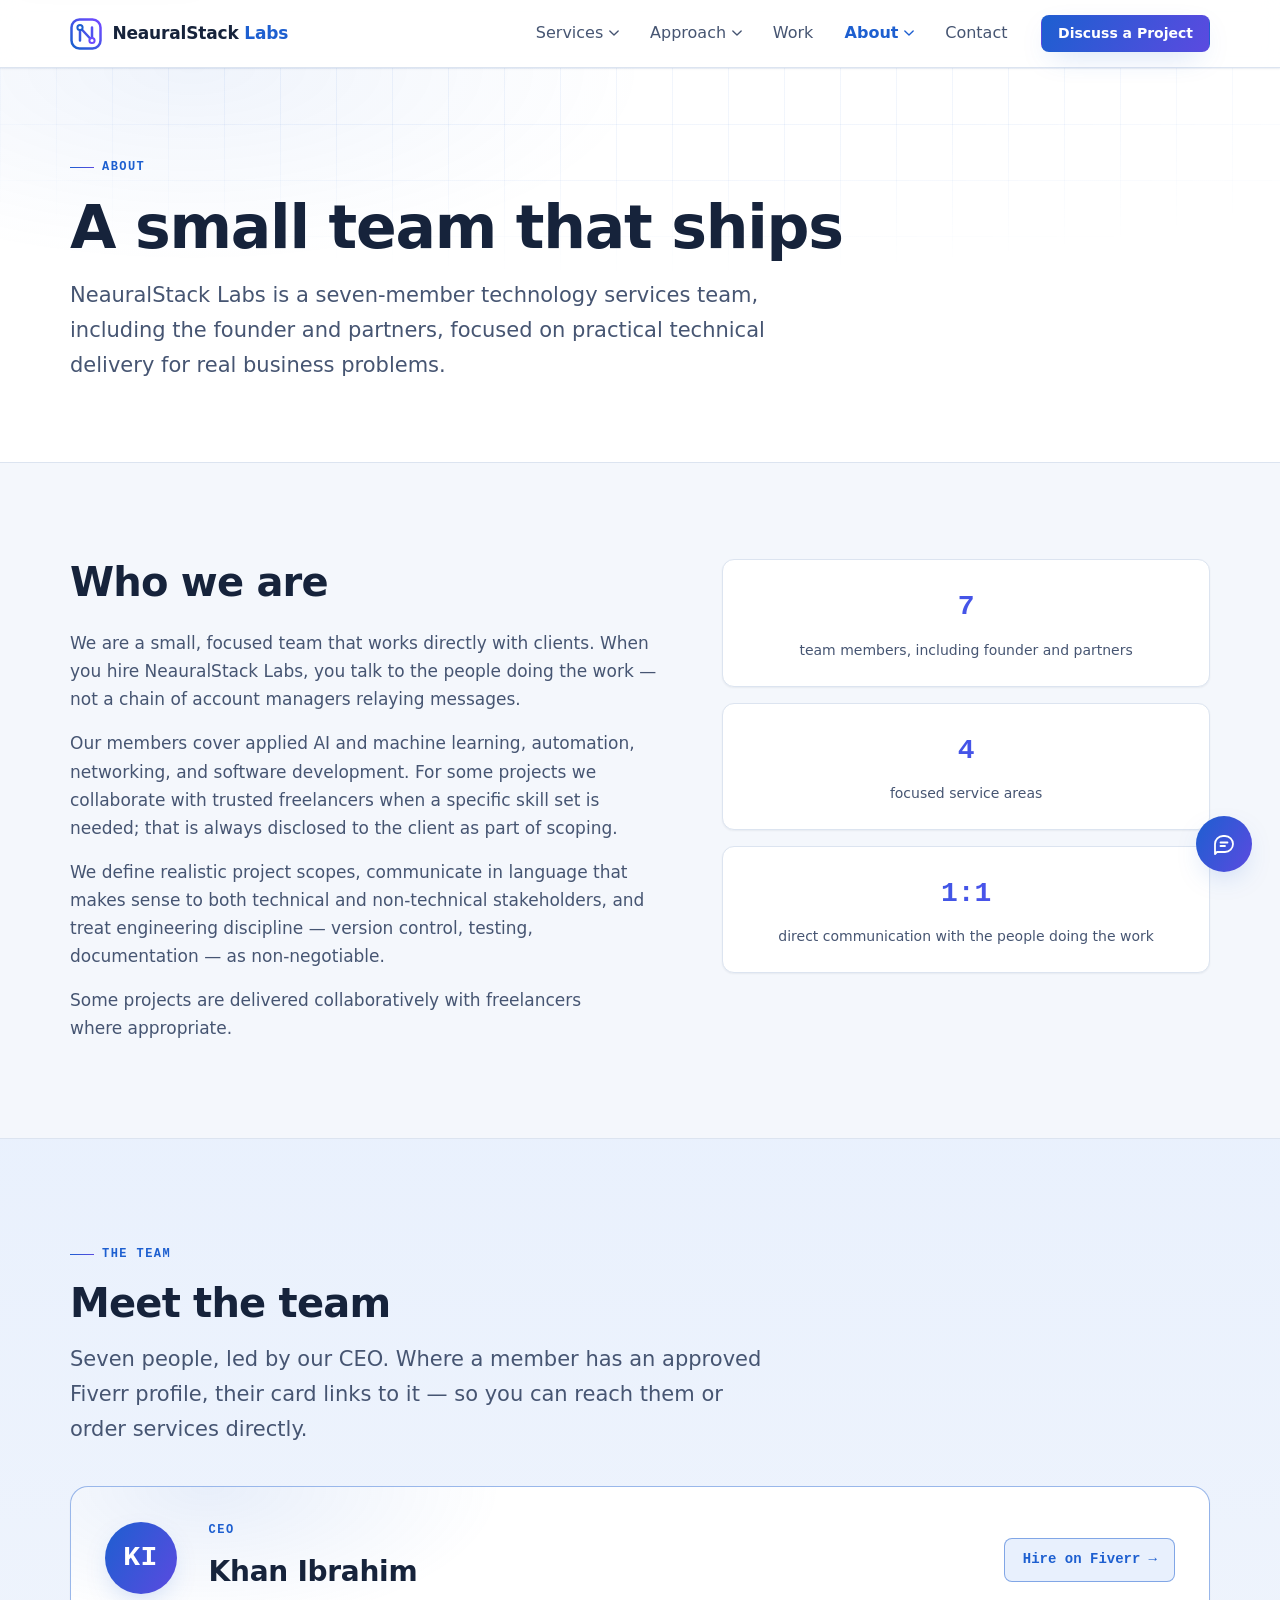
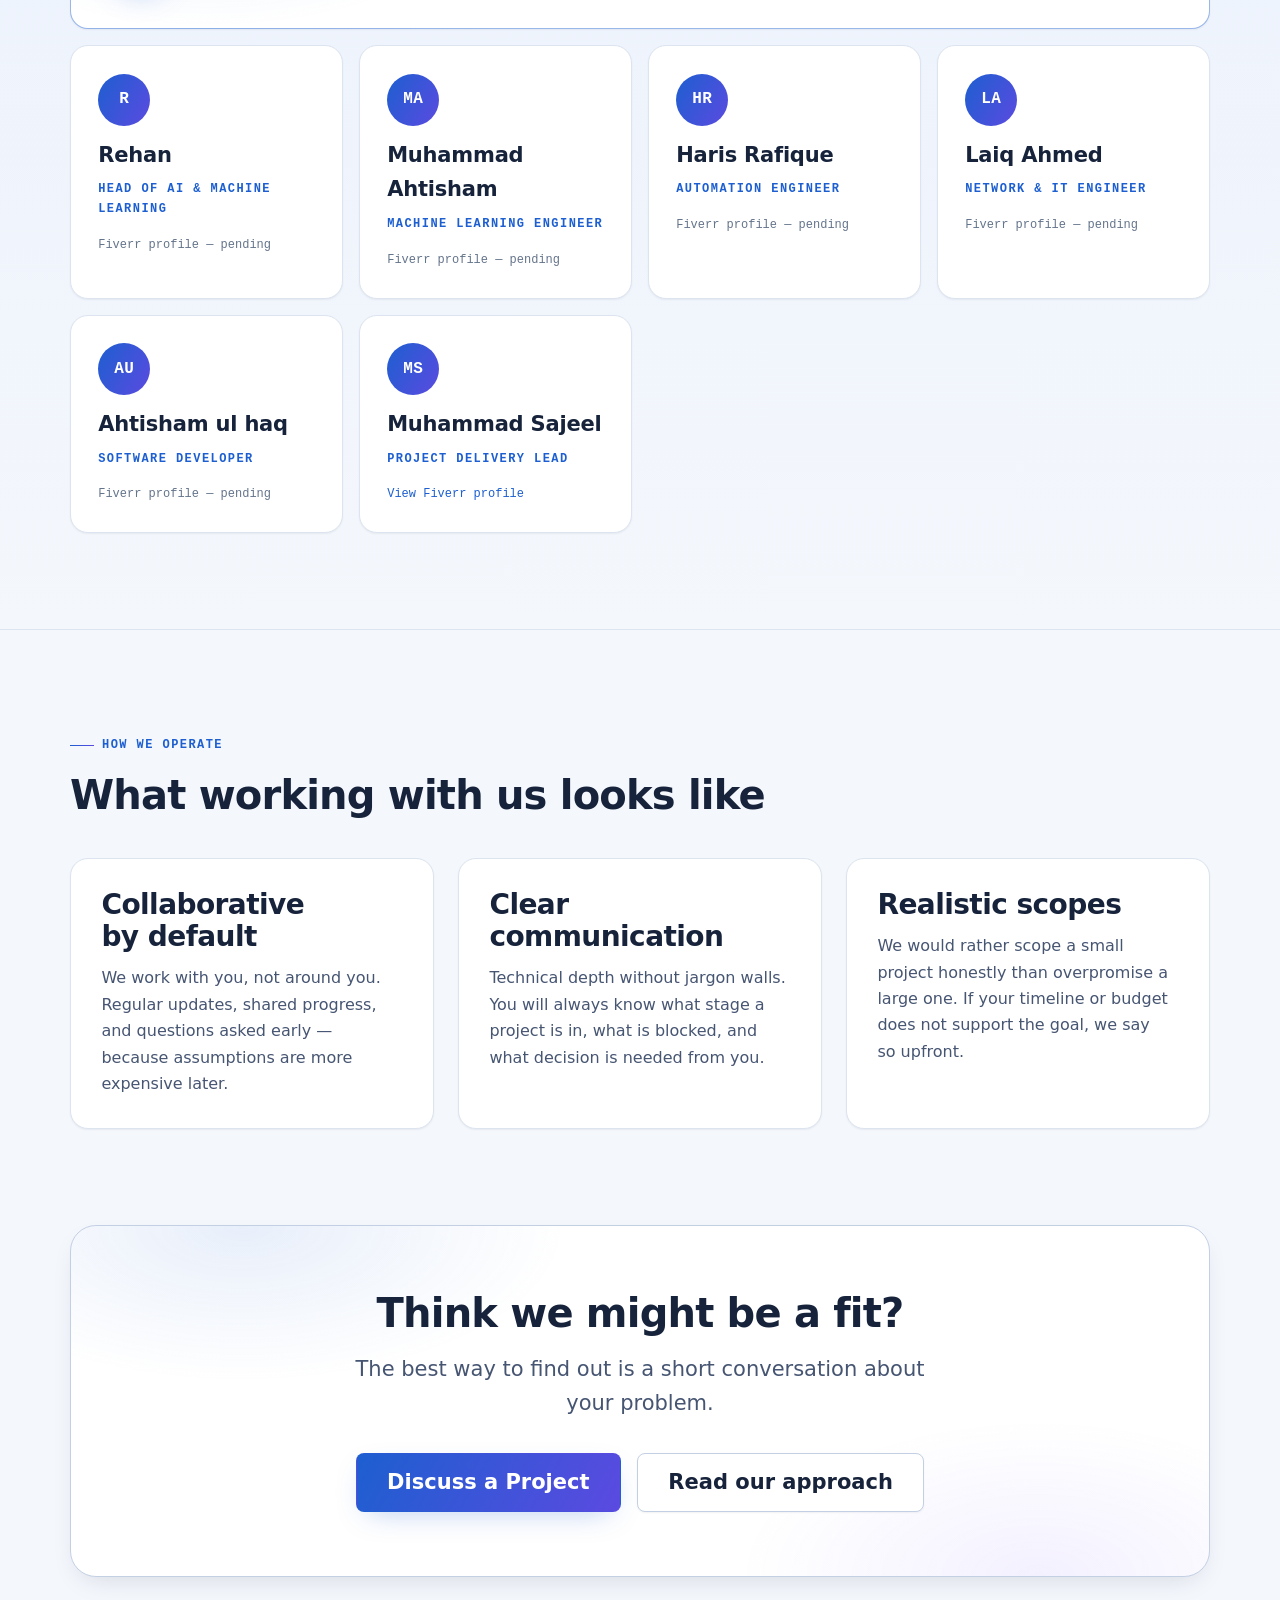
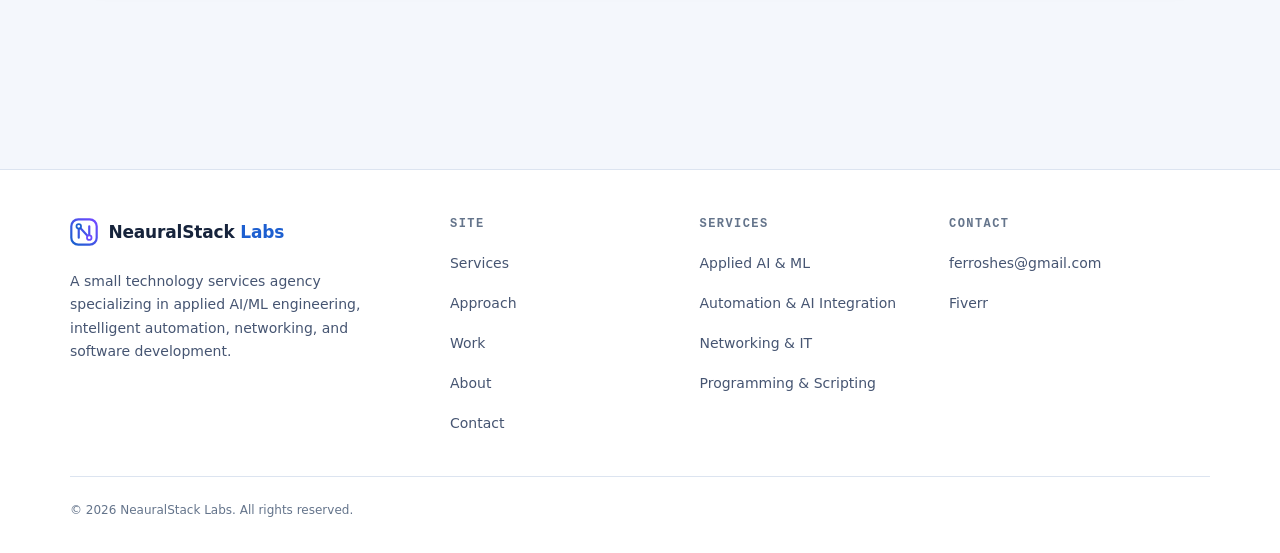
==== commit d102050d: "Re initiated everything" ====
--- a/about.html
+++ b/about.html
@@ -6,25 +6,26 @@
   <title>About — NeauralStack Labs</title>
   <meta name="description" content="NeauralStack Labs is a seven-member technology services team focused on practical technical delivery, clear communication, and honest project scoping.">
   <!-- TODO(owner): replace with the production domain once confirmed -->
-  <link rel="canonical" href="https://neauralstacklabs.example/about.html">
-  <meta name="theme-color" content="#070b14">
+  <link rel="canonical" href="https://neuralstack-labs.vercel.app/about.html">
+  <meta name="theme-color" content="#f4f7fc">
 
   <meta property="og:type" content="website">
   <meta property="og:site_name" content="NeauralStack Labs">
   <meta property="og:title" content="About — NeauralStack Labs">
   <meta property="og:description" content="A seven-member team focused on practical technical delivery and honest project scoping.">
-  <meta property="og:url" content="https://neauralstacklabs.example/about.html">
-  <meta property="og:image" content="https://neauralstacklabs.example/assets/og-image.png">
+  <meta property="og:url" content="https://neuralstack-labs.vercel.app/about.html">
+  <meta property="og:image" content="https://neuralstack-labs.vercel.app/assets/og-image.png">
   <meta name="twitter:card" content="summary_large_image">
   <meta name="twitter:title" content="About — NeauralStack Labs">
   <meta name="twitter:description" content="A seven-member team focused on practical technical delivery and honest project scoping.">
-  <meta name="twitter:image" content="https://neauralstacklabs.example/assets/og-image.png">
+  <meta name="twitter:image" content="https://neuralstack-labs.vercel.app/assets/og-image.png">
 
   <link rel="icon" type="image/svg+xml" href="assets/favicon.svg">
   <link rel="stylesheet" href="css/tokens.css">
   <link rel="stylesheet" href="css/base.css">
   <link rel="stylesheet" href="css/components.css">
   <script src="js/main.js" defer></script>
+  <script src="js/chatbot.js" defer></script>
 </head>
 <body>
   <a class="skip-link" href="#main">Skip to content</a>
@@ -35,13 +36,13 @@
         <svg class="brand__mark" width="32" height="32" viewBox="0 0 32 32" fill="none" aria-hidden="true">
           <defs>
             <linearGradient id="brand-grad" x1="4" y1="28" x2="28" y2="4" gradientUnits="userSpaceOnUse">
-              <stop stop-color="#5B8CFF"/><stop offset="1" stop-color="#8B5CF6"/>
+              <stop stop-color="#1D5FD0"/><stop offset="1" stop-color="#6D4AFF"/>
             </linearGradient>
           </defs>
           <rect x="1.5" y="1.5" width="29" height="29" rx="8" stroke="url(#brand-grad)" stroke-width="2.5"/>
           <path d="M10 22.5V9.5L22 22.5V9.5" stroke="url(#brand-grad)" stroke-width="2.5" stroke-linecap="round" stroke-linejoin="round"/>
-          <circle cx="10" cy="9.5" r="2.6" fill="#070B14" stroke="#5B8CFF" stroke-width="2"/>
-          <circle cx="22" cy="22.5" r="2.6" fill="#070B14" stroke="#8B5CF6" stroke-width="2"/>
+          <circle cx="10" cy="9.5" r="2.6" fill="#ffffff" stroke="#1D5FD0" stroke-width="2"/>
+          <circle cx="22" cy="22.5" r="2.6" fill="#ffffff" stroke="#6D4AFF" stroke-width="2"/>
         </svg>
         <span class="brand__name">NeauralStack&nbsp;<span>Labs</span></span>
       </a>
@@ -53,10 +54,68 @@
 
       <nav class="nav" id="primary-nav" aria-label="Primary">
         <ul class="nav__list">
-          <li><a class="nav__link" href="services.html">Services</a></li>
-          <li><a class="nav__link" href="approach.html">Approach</a></li>
+          <li class="nav-item has-dropdown">
+            <button class="nav__link" type="button" aria-expanded="false" aria-controls="nav-services">
+              Services
+              <svg class="nav__caret" viewBox="0 0 12 8" fill="none" aria-hidden="true"><path d="M1 1.5 6 6.5l5-5" stroke="currentColor" stroke-width="1.6" stroke-linecap="round" stroke-linejoin="round"/></svg>
+            </button>
+            <div class="nav-dropdown nav-dropdown--wide" id="nav-services">
+              <a class="nav-dropdown__link" href="services.html#ai-ml">
+                <span class="nav-dropdown__title">Applied AI &amp; Machine Learning</span>
+                <span class="nav-dropdown__desc">Models, evaluation, prediction APIs</span>
+              </a>
+              <a class="nav-dropdown__link" href="services.html#automation">
+                <span class="nav-dropdown__title">Automation &amp; AI Integration</span>
+                <span class="nav-dropdown__desc">Workflows, pipelines, internal tools</span>
+              </a>
+              <a class="nav-dropdown__link" href="services.html#networking">
+                <span class="nav-dropdown__title">Networking &amp; IT</span>
+                <span class="nav-dropdown__desc">Configuration, diagnostics, Linux</span>
+              </a>
+              <a class="nav-dropdown__link" href="services.html#programming">
+                <span class="nav-dropdown__title">Programming &amp; Scripting</span>
+                <span class="nav-dropdown__desc">Python, REST APIs, prototypes</span>
+              </a>
+              <a class="nav-dropdown__all" href="services.html">All services →</a>
+            </div>
+          </li>
+
+          <li class="nav-item has-dropdown">
+            <button class="nav__link" type="button" aria-expanded="false" aria-controls="nav-approach">
+              Approach
+              <svg class="nav__caret" viewBox="0 0 12 8" fill="none" aria-hidden="true"><path d="M1 1.5 6 6.5l5-5" stroke="currentColor" stroke-width="1.6" stroke-linecap="round" stroke-linejoin="round"/></svg>
+            </button>
+            <div class="nav-dropdown" id="nav-approach">
+              <a class="nav-dropdown__link" href="approach.html#process">
+                <span class="nav-dropdown__title">How we work</span>
+                <span class="nav-dropdown__desc">Five stages, start to finish</span>
+              </a>
+              <a class="nav-dropdown__link" href="approach.html">
+                <span class="nav-dropdown__title">Our approach</span>
+                <span class="nav-dropdown__desc">Principles, honesty, and QA</span>
+              </a>
+            </div>
+          </li>
+
           <li><a class="nav__link" href="work.html">Work</a></li>
-          <li><a class="nav__link" href="about.html" aria-current="page">About</a></li>
+
+          <li class="nav-item has-dropdown">
+            <button class="nav__link is-active" type="button" aria-expanded="false" aria-controls="nav-about">
+              About
+              <svg class="nav__caret" viewBox="0 0 12 8" fill="none" aria-hidden="true"><path d="M1 1.5 6 6.5l5-5" stroke="currentColor" stroke-width="1.6" stroke-linecap="round" stroke-linejoin="round"/></svg>
+            </button>
+            <div class="nav-dropdown" id="nav-about">
+              <a class="nav-dropdown__link" href="about.html" aria-current="page">
+                <span class="nav-dropdown__title">About us</span>
+                <span class="nav-dropdown__desc">Who we are and what we believe</span>
+              </a>
+              <a class="nav-dropdown__link" href="about.html#team-title">
+                <span class="nav-dropdown__title">Meet the team</span>
+                <span class="nav-dropdown__desc">The engineers behind the work</span>
+              </a>
+            </div>
+          </li>
+
           <li><a class="nav__link" href="contact.html">Contact</a></li>
         </ul>
         <a class="btn btn--primary btn--sm nav__cta" href="contact.html">Discuss a Project</a>
@@ -264,13 +323,13 @@
             <svg class="brand__mark" width="28" height="28" viewBox="0 0 32 32" fill="none" aria-hidden="true">
               <defs>
                 <linearGradient id="brand-grad-f" x1="4" y1="28" x2="28" y2="4" gradientUnits="userSpaceOnUse">
-                  <stop stop-color="#5B8CFF"/><stop offset="1" stop-color="#8B5CF6"/>
+                  <stop stop-color="#1D5FD0"/><stop offset="1" stop-color="#6D4AFF"/>
                 </linearGradient>
               </defs>
               <rect x="1.5" y="1.5" width="29" height="29" rx="8" stroke="url(#brand-grad-f)" stroke-width="2.5"/>
               <path d="M10 22.5V9.5L22 22.5V9.5" stroke="url(#brand-grad-f)" stroke-width="2.5" stroke-linecap="round" stroke-linejoin="round"/>
-              <circle cx="10" cy="9.5" r="2.6" fill="#070B14" stroke="#5B8CFF" stroke-width="2"/>
-              <circle cx="22" cy="22.5" r="2.6" fill="#070B14" stroke="#8B5CF6" stroke-width="2"/>
+              <circle cx="10" cy="9.5" r="2.6" fill="#ffffff" stroke="#1D5FD0" stroke-width="2"/>
+              <circle cx="22" cy="22.5" r="2.6" fill="#ffffff" stroke="#6D4AFF" stroke-width="2"/>
             </svg>
             <span class="brand__name">NeauralStack&nbsp;<span>Labs</span></span>
           </a>
@@ -315,5 +374,39 @@
       </div>
     </div>
   </footer>
+
+  <!-- ==================== CHATBOT (automated assistant) ==================== -->
+  <button class="chat-fab" id="chat-fab" data-chat-toggle type="button" aria-expanded="false" aria-controls="chat-panel" aria-label="Open automated assistant">
+    <svg class="chat-fab__icon chat-fab__icon--open" viewBox="0 0 24 24" fill="none" stroke="currentColor" stroke-width="1.8" stroke-linecap="round" stroke-linejoin="round" aria-hidden="true">
+      <path d="M21 12a8 8 0 0 1-8 8H5l-2 2V12a8 8 0 0 1 8-8h2a8 8 0 0 1 8 8Z"/>
+      <path d="M8.5 10.5h7M8.5 14h4.5"/>
+    </svg>
+    <svg class="chat-fab__icon chat-fab__icon--close" viewBox="0 0 24 24" fill="none" stroke="currentColor" stroke-width="2" stroke-linecap="round" aria-hidden="true">
+      <path d="M6 6l12 12M18 6 6 18"/>
+    </svg>
+  </button>
+
+  <div class="chat-panel" id="chat-panel" data-chat-panel hidden role="dialog" aria-label="NeauralStack automated assistant">
+    <div class="chat-panel__header">
+      <span class="chat-panel__avatar" aria-hidden="true">
+        <svg width="18" height="18" viewBox="0 0 24 24" fill="none" stroke="currentColor" stroke-width="1.8" stroke-linecap="round" stroke-linejoin="round">
+          <path d="M21 12a8 8 0 0 1-8 8H5l-2 2V12a8 8 0 0 1 8-8h2a8 8 0 0 1 8 8Z"/>
+        </svg>
+      </span>
+      <div>
+        <p class="chat-panel__title">NeauralStack Assistant</p>
+        <p class="chat-panel__subtitle">Automated helper — not a person</p>
+      </div>
+    </div>
+    <div class="chat-log" data-chat-log role="log" aria-live="polite" aria-relevant="additions"></div>
+    <div class="chat-chips" data-chat-chips></div>
+    <form class="chat-panel__form" data-chat-form>
+      <label class="sr-only" for="chat-input">Type your message</label>
+      <input class="chat-panel__input" id="chat-input" data-chat-input type="text" placeholder="Ask about services or pricing…" autocomplete="off">
+      <button class="chat-panel__send" type="submit" aria-label="Send message">
+        <svg width="16" height="16" viewBox="0 0 16 16" fill="none" aria-hidden="true"><path d="M2 8h11M9 3.5 13.5 8 9 12.5" stroke="currentColor" stroke-width="1.7" stroke-linecap="round" stroke-linejoin="round"/></svg>
+      </button>
+    </form>
+  </div>
 </body>
 </html>
--- a/css/tokens.css
+++ b/css/tokens.css
@@ -1,40 +1,41 @@
 /* ==========================================================================
-   NeauralStack Labs — Design tokens
+   NeauralStack Labs — Design tokens (light corporate theme)
    Single source of truth for color, type, spacing, and motion.
    ========================================================================== */
 
 :root {
-  color-scheme: dark;
+  color-scheme: light;
 
   /* ---- Surfaces ---- */
-  --bg: #070b14;
-  --bg-elevated: #0b1120;
-  --surface: #0e1526;
-  --surface-2: #121b30;
-  --surface-hover: #16213a;
-  --border: rgba(148, 163, 184, 0.16);
-  --border-strong: rgba(148, 163, 184, 0.3);
-  --ring: rgba(91, 140, 255, 0.65);
+  --bg: #f4f7fc;
+  --bg-elevated: #ffffff;
+  --surface: #ffffff;
+  --surface-2: #eef3fa;
+  --surface-hover: #e7eef9;
+  --border: #dce4f0;
+  --border-strong: #c3d0e4;
+  --ring: rgba(29, 95, 208, 0.45);
 
   /* ---- Text ---- */
-  --text: #e9eefb;
-  --text-dim: #a9b6ce;
-  --text-faint: #7d8aa3;
+  --text: #16233b;
+  --text-dim: #465572;
+  --text-faint: #64748b;
 
   /* ---- Accents ---- */
-  --blue: #5b8cff;
-  --blue-strong: #3f74ff;
-  --violet: #8b5cf6;
-  --violet-light: #a78bfa;
-  --cyan: #34d3e0;
-  --success: #4ade80;
-  --warning: #fbbf24;
+  --blue: #1d5fd0;
+  --blue-strong: #154aab;
+  --blue-soft: #e8f0fd;
+  --violet: #6d4aff;
+  --violet-soft: #f0ecff;
+  --cyan: #0e9db3;
+  --success: #15803d;
+  --warning: #b45309;
 
   /* ---- Gradients ---- */
-  --grad-accent: linear-gradient(120deg, var(--blue) 0%, var(--violet) 100%);
-  --grad-text: linear-gradient(100deg, #9db8ff 0%, #c4b5fd 60%, #7dd3fc 100%);
-  --grad-card: linear-gradient(180deg, rgba(91, 140, 255, 0.08) 0%, rgba(139, 92, 246, 0.03) 100%);
-  --grad-glow: radial-gradient(600px 320px at 50% -10%, rgba(91, 140, 255, 0.16), transparent 70%);
+  --grad-accent: linear-gradient(120deg, #1d5fd0 0%, #5b4ae0 100%);
+  --grad-text: linear-gradient(100deg, #1d5fd0 0%, #6d4aff 100%);
+  --grad-card: none;
+  --grad-glow: radial-gradient(700px 360px at 85% -10%, rgba(29, 95, 208, 0.1), transparent 70%);
 
   /* ---- Typography ---- */
   --font-sans: "Inter", "Segoe UI", system-ui, -apple-system, "Helvetica Neue", Arial, sans-serif;
@@ -49,7 +50,7 @@
   --fs-2xl: clamp(1.75rem, 1.45rem + 1.6vw, 2.5rem);
   --fs-3xl: clamp(2.25rem, 1.7rem + 3vw, 3.75rem);
 
-  --lh-tight: 1.12;
+  --lh-tight: 1.15;
   --lh-snug: 1.35;
   --lh-normal: 1.65;
 
@@ -74,7 +75,7 @@
   --space-10: 6rem;
   --space-11: 8rem;
 
-  --section-y: clamp(3.5rem, 8vw, 6.5rem);
+  --section-y: clamp(3.5rem, 8vw, 6rem);
   --container: 71.25rem; /* 1140px */
   --container-narrow: 46rem;
   --gutter: clamp(1.25rem, 4vw, 2rem);
@@ -86,11 +87,11 @@
   --radius-xl: 26px;
   --radius-pill: 999px;
 
-  /* ---- Shadows ---- */
-  --shadow-sm: 0 1px 2px rgba(0, 0, 0, 0.4);
-  --shadow-md: 0 12px 32px -12px rgba(0, 0, 0, 0.65);
-  --shadow-lg: 0 32px 64px -24px rgba(0, 0, 0, 0.7);
-  --shadow-glow: 0 0 0 1px rgba(91, 140, 255, 0.25), 0 16px 48px -20px rgba(91, 140, 255, 0.35);
+  /* ---- Shadows (soft, corporate) ---- */
+  --shadow-sm: 0 1px 2px rgba(22, 35, 59, 0.06);
+  --shadow-md: 0 10px 28px -12px rgba(22, 35, 59, 0.18);
+  --shadow-lg: 0 24px 56px -24px rgba(22, 35, 59, 0.25);
+  --shadow-glow: 0 10px 30px -12px rgba(29, 95, 208, 0.35);
 
   /* ---- Motion ---- */
   --dur-fast: 140ms;
@@ -102,5 +103,6 @@
   /* ---- Layout ---- */
   --nav-h: 4.25rem;
   --z-nav: 100;
-  --z-overlay: 90;
+  --z-dropdown: 95;
+  --z-chat: 150;
 }
--- a/css/base.css
+++ b/css/base.css
@@ -100,7 +100,7 @@
 }
 
 a:hover {
-  color: var(--violet-light);
+  color: var(--blue-strong);
 }
 
 strong,
@@ -141,12 +141,13 @@
   left: var(--space-3);
   z-index: 200;
   padding: var(--space-3) var(--space-5);
-  background: var(--surface-2);
+  background: var(--surface);
   border: 1px solid var(--border-strong);
   border-radius: var(--radius-md);
   color: var(--text);
   font-weight: var(--fw-semibold);
   text-decoration: none;
+  box-shadow: var(--shadow-md);
   transform: translateY(-160%);
   transition: transform var(--dur-base) var(--ease);
 }
@@ -177,7 +178,7 @@
 }
 
 .section--elevated {
-  background: linear-gradient(180deg, rgba(18, 27, 48, 0.55) 0%, rgba(7, 11, 20, 0) 100%);
+  background: linear-gradient(180deg, rgba(232, 240, 253, 0.9) 0%, rgba(244, 247, 252, 0) 100%);
   border-block: 1px solid var(--border);
 }
 
@@ -270,8 +271,8 @@
   inset: 0;
   pointer-events: none;
   background-image:
-    linear-gradient(rgba(148, 163, 184, 0.05) 1px, transparent 1px),
-    linear-gradient(90deg, rgba(148, 163, 184, 0.05) 1px, transparent 1px);
+    linear-gradient(rgba(29, 95, 208, 0.06) 1px, transparent 1px),
+    linear-gradient(90deg, rgba(29, 95, 208, 0.06) 1px, transparent 1px);
   background-size: 56px 56px;
   mask-image: radial-gradient(ellipse 90% 70% at 50% 0%, black 35%, transparent 75%);
   -webkit-mask-image: radial-gradient(ellipse 90% 70% at 50% 0%, black 35%, transparent 75%);
--- a/css/components.css
+++ b/css/components.css
@@ -1,5 +1,5 @@
 /* ==========================================================================
-   NeauralStack Labs — Components
+   NeauralStack Labs — Components (light corporate theme)
    ========================================================================== */
 
 /* --------------------------------------------------------------------------
@@ -13,7 +13,7 @@
   gap: var(--space-2);
   padding: 0.8rem 1.5rem;
   border: 1px solid transparent;
-  border-radius: var(--radius-md);
+  border-radius: var(--radius-sm);
   font-size: var(--fs-base);
   font-weight: var(--fw-semibold);
   line-height: 1.2;
@@ -28,7 +28,7 @@
 }
 
 .btn:hover {
-  transform: translateY(-2px);
+  transform: translateY(-1px);
 }
 
 .btn:active {
@@ -38,24 +38,24 @@
 .btn--primary {
   background-image: var(--grad-accent);
   color: #fff;
-  box-shadow: 0 8px 24px -10px rgba(91, 140, 255, 0.55);
+  box-shadow: var(--shadow-glow);
 }
 
 .btn--primary:hover {
   color: #fff;
-  box-shadow: 0 12px 32px -10px rgba(139, 92, 246, 0.6);
+  box-shadow: 0 14px 34px -12px rgba(29, 95, 208, 0.5);
 }
 
 .btn--secondary {
-  background-color: rgba(148, 163, 184, 0.08);
+  background-color: var(--surface);
   border-color: var(--border-strong);
   color: var(--text);
+  box-shadow: var(--shadow-sm);
 }
 
 .btn--secondary:hover {
-  background-color: rgba(148, 163, 184, 0.14);
   border-color: var(--blue);
-  color: var(--text);
+  color: var(--blue);
 }
 
 .btn--ghost {
@@ -64,8 +64,8 @@
 }
 
 .btn--ghost:hover {
-  color: var(--text);
-  background-color: rgba(148, 163, 184, 0.1);
+  color: var(--blue);
+  background-color: var(--blue-soft);
 }
 
 .btn--sm {
@@ -96,7 +96,7 @@
   padding: 0.35rem 0.8rem;
   border: 1px solid var(--border-strong);
   border-radius: var(--radius-pill);
-  background-color: rgba(148, 163, 184, 0.08);
+  background-color: var(--surface-2);
   color: var(--text-dim);
   font-family: var(--font-mono);
   font-size: var(--fs-xs);
@@ -106,21 +106,21 @@
 }
 
 .badge--demo {
-  border-color: rgba(91, 140, 255, 0.45);
-  background-color: rgba(91, 140, 255, 0.12);
-  color: #a8c4ff;
+  border-color: rgba(29, 95, 208, 0.35);
+  background-color: var(--blue-soft);
+  color: var(--blue-strong);
 }
 
 .badge--prototype {
-  border-color: rgba(139, 92, 246, 0.45);
-  background-color: rgba(139, 92, 246, 0.12);
-  color: #c4b5fd;
+  border-color: rgba(109, 74, 255, 0.35);
+  background-color: var(--violet-soft);
+  color: #5533e0;
 }
 
 .badge--concept {
-  border-color: rgba(52, 211, 224, 0.4);
-  background-color: rgba(52, 211, 224, 0.1);
-  color: #7fe4ee;
+  border-color: rgba(14, 157, 179, 0.35);
+  background-color: rgba(14, 157, 179, 0.1);
+  color: #0b7a8c;
 }
 
 .badge-dot {
@@ -132,7 +132,7 @@
 }
 
 /* --------------------------------------------------------------------------
-   Header / Navigation
+   Header / Navigation (mega menu)
    -------------------------------------------------------------------------- */
 
 .site-header {
@@ -140,10 +140,11 @@
   top: 0;
   z-index: var(--z-nav);
   height: var(--nav-h);
-  background-color: rgba(7, 11, 20, 0.82);
-  backdrop-filter: blur(14px);
-  -webkit-backdrop-filter: blur(14px);
+  background-color: rgba(255, 255, 255, 0.92);
+  backdrop-filter: blur(12px);
+  -webkit-backdrop-filter: blur(12px);
   border-bottom: 1px solid var(--border);
+  box-shadow: var(--shadow-sm);
 }
 
 .site-header__inner {
@@ -196,14 +197,20 @@
   gap: var(--space-1);
 }
 
+/* Top-level links and dropdown toggles share styling */
 .nav__link {
-  display: block;
+  display: inline-flex;
+  align-items: center;
+  gap: 0.35rem;
   padding: 0.5rem 0.85rem;
+  border: none;
   border-radius: var(--radius-sm);
+  background: none;
   color: var(--text-dim);
   font-size: var(--fs-base);
   font-weight: var(--fw-medium);
   text-decoration: none;
+  cursor: pointer;
   transition:
     color var(--dur-fast) var(--ease),
     background-color var(--dur-fast) var(--ease);
@@ -211,26 +218,120 @@
 
 .nav__link:hover {
   color: var(--text);
-  background-color: rgba(148, 163, 184, 0.1);
-}
-
+  background-color: var(--surface-2);
+}
+
+.nav__link.is-active,
 .nav__link[aria-current="page"] {
-  color: var(--text);
-}
-
-.nav__link[aria-current="page"]::after {
-  content: "";
-  display: block;
-  height: 2px;
-  margin-top: 0.3rem;
-  border-radius: 2px;
-  background-image: var(--grad-accent);
+  color: var(--blue);
+  font-weight: var(--fw-semibold);
+}
+
+.nav__caret {
+  width: 10px;
+  height: 10px;
+  flex: none;
+  transition: transform var(--dur-base) var(--ease);
+}
+
+.nav__link[aria-expanded="true"] .nav__caret {
+  transform: rotate(180deg);
 }
 
 .nav__cta {
   margin-left: var(--space-3);
 }
 
+/* Dropdown panels */
+.nav-item {
+  position: relative;
+}
+
+.nav-dropdown {
+  position: absolute;
+  top: calc(100% + 0.5rem);
+  left: 0;
+  z-index: var(--z-dropdown);
+  min-width: 20rem;
+  padding: var(--space-3);
+  background-color: var(--surface);
+  border: 1px solid var(--border);
+  border-radius: var(--radius-md);
+  box-shadow: var(--shadow-lg);
+  opacity: 0;
+  visibility: hidden;
+  transform: translateY(6px);
+  transition:
+    opacity var(--dur-base) var(--ease),
+    transform var(--dur-base) var(--ease),
+    visibility var(--dur-base) var(--ease);
+}
+
+.nav-dropdown--wide {
+  min-width: 30rem;
+  display: grid;
+  grid-template-columns: 1fr 1fr;
+  gap: var(--space-2);
+}
+
+.nav-item.is-open > .nav-dropdown {
+  opacity: 1;
+  visibility: visible;
+  transform: none;
+}
+
+.nav-dropdown__link {
+  display: block;
+  padding: var(--space-3);
+  border-radius: var(--radius-sm);
+  color: var(--text);
+  text-decoration: none;
+  transition: background-color var(--dur-fast) var(--ease);
+}
+
+.nav-dropdown__link:hover,
+.nav-dropdown__link:focus-visible {
+  background-color: var(--surface-2);
+  color: var(--text);
+}
+
+.nav-dropdown__link[aria-current="page"] {
+  background-color: var(--blue-soft);
+  color: var(--blue-strong);
+}
+
+.nav-dropdown__title {
+  display: block;
+  font-size: var(--fs-base);
+  font-weight: var(--fw-semibold);
+}
+
+.nav-dropdown__desc {
+  display: block;
+  margin-top: 0.15rem;
+  color: var(--text-faint);
+  font-size: var(--fs-xs);
+  line-height: 1.45;
+}
+
+.nav-dropdown__all {
+  grid-column: 1 / -1;
+  margin-top: var(--space-1);
+  padding: var(--space-3);
+  border-top: 1px solid var(--border);
+  border-radius: 0 0 var(--radius-sm) var(--radius-sm);
+  color: var(--blue);
+  font-size: var(--fs-sm);
+  font-weight: var(--fw-semibold);
+  text-decoration: none;
+}
+
+.nav-dropdown__all:hover {
+  background-color: var(--blue-soft);
+  color: var(--blue-strong);
+}
+
+/* Mobile toggle */
 .nav-toggle {
   display: none;
   align-items: center;
@@ -239,7 +340,7 @@
   height: 2.75rem;
   border: 1px solid var(--border-strong);
   border-radius: var(--radius-sm);
-  background-color: rgba(148, 163, 184, 0.08);
+  background-color: var(--surface);
   color: var(--text);
 }
 
@@ -300,7 +401,7 @@
     max-height: calc(100dvh - var(--nav-h));
     overflow-y: auto;
     padding: var(--space-5) var(--gutter) var(--space-6);
-    background-color: var(--bg-elevated);
+    background-color: var(--surface);
     border-bottom: 1px solid var(--border-strong);
     box-shadow: var(--shadow-lg);
   }
@@ -316,8 +417,34 @@
   }
 
   .nav__link {
+    justify-content: space-between;
+    width: 100%;
     padding: 0.85rem 1rem;
     font-size: var(--fs-lg);
+    text-align: left;
+  }
+
+  .nav-dropdown {
+    position: static;
+    display: none;
+    min-width: 0;
+    margin: 0 0 var(--space-2) var(--space-4);
+    padding: var(--space-2);
+    border: none;
+    border-left: 2px solid var(--border-strong);
+    border-radius: 0;
+    box-shadow: none;
+    opacity: 1;
+    visibility: visible;
+    transform: none;
+  }
+
+  .nav-dropdown--wide {
+    grid-template-columns: 1fr;
+  }
+
+  .nav-item.is-open > .nav-dropdown {
+    display: block;
   }
 
   .nav__cta {
@@ -331,68 +458,101 @@
 }
 
 /* --------------------------------------------------------------------------
-   Hero
+   Page hero (inner-page header band)
    -------------------------------------------------------------------------- */
 
 .hero {
   position: relative;
   overflow: hidden;
-  padding-block: clamp(3.5rem, 9vw, 7rem) clamp(4rem, 10vw, 7.5rem);
-}
-
-.hero__inner {
+  padding-block: clamp(3rem, 7vw, 5rem);
+  background:
+    radial-gradient(700px 300px at 15% 0%, rgba(29, 95, 208, 0.07), transparent 65%),
+    var(--surface);
+  border-bottom: 1px solid var(--border);
+}
+
+.hero > .container {
   position: relative;
+}
+
+/* --------------------------------------------------------------------------
+   Hero slider
+   -------------------------------------------------------------------------- */
+
+.hero-slider {
+  position: relative;
+  overflow: hidden;
+  background:
+    radial-gradient(800px 400px at 90% 0%, rgba(29, 95, 208, 0.08), transparent 65%),
+    var(--surface);
+  border-bottom: 1px solid var(--border);
+}
+
+.hero-slider__track {
+  position: relative;
+}
+
+.hero-slide {
+  display: none;
+  padding-block: clamp(3rem, 8vw, 6rem);
+}
+
+.hero-slide.is-active {
+  display: block;
+  animation: slide-in var(--dur-slow) var(--ease-out);
+}
+
+@keyframes slide-in {
+  from {
+    opacity: 0;
+    transform: translateX(24px);
+  }
+  to {
+    opacity: 1;
+    transform: none;
+  }
+}
+
+.hero-slide__inner {
   display: grid;
   grid-template-columns: 1.05fr 0.95fr;
   gap: clamp(2.5rem, 6vw, 4.5rem);
   align-items: center;
 }
 
-.hero__title {
-  margin-top: var(--space-5);
+.hero-slide__eyebrow {
+  display: inline-flex;
+  align-items: center;
+  gap: var(--space-2);
+  margin-bottom: var(--space-4);
+  padding: 0.35rem 0.85rem;
+  border-radius: var(--radius-pill);
+  background-color: var(--blue-soft);
+  color: var(--blue-strong);
+  font-family: var(--font-mono);
+  font-size: var(--fs-xs);
+  font-weight: var(--fw-semibold);
+  letter-spacing: 0.08em;
+  text-transform: uppercase;
+}
+
+.hero-slide__title {
   margin-bottom: var(--space-5);
-}
-
-.hero__lede {
-  max-width: 36rem;
+  font-size: var(--fs-3xl);
+}
+
+.hero-slide__lede {
+  max-width: 34rem;
+  margin-bottom: var(--space-6);
   color: var(--text-dim);
   font-size: var(--fs-lg);
-  margin-bottom: var(--space-6);
-}
-
-.hero__meta {
-  display: flex;
-  flex-wrap: wrap;
-  gap: var(--space-4);
-  margin-top: var(--space-6);
-  padding-top: var(--space-5);
-  border-top: 1px solid var(--border);
-  color: var(--text-faint);
-  font-family: var(--font-mono);
-  font-size: var(--fs-xs);
-  letter-spacing: 0.05em;
-  text-transform: uppercase;
-}
-
-.hero__meta li {
-  display: flex;
-  align-items: center;
-  gap: var(--space-2);
-}
-
-.hero__meta li::before {
-  content: "";
-  width: 0.4rem;
-  height: 0.4rem;
-  border-radius: 50%;
-  background-image: var(--grad-accent);
-}
-
-.hero__visual {
+}
+
+.hero-slide__visual {
   position: relative;
 }
 
-.hero__caption {
+.hero-slide__caption {
   margin-top: var(--space-3);
   color: var(--text-faint);
   font-family: var(--font-mono);
@@ -400,14 +560,86 @@
   text-align: center;
 }
 
+/* Slider controls */
+.hero-slider__controls {
+  display: flex;
+  align-items: center;
+  justify-content: center;
+  gap: var(--space-4);
+  padding-bottom: var(--space-6);
+}
+
+.hero-slider__arrow {
+  display: inline-flex;
+  align-items: center;
+  justify-content: center;
+  width: 2.5rem;
+  height: 2.5rem;
+  border: 1px solid var(--border-strong);
+  border-radius: 50%;
+  background-color: var(--surface);
+  color: var(--text-dim);
+  cursor: pointer;
+  transition:
+    border-color var(--dur-fast) var(--ease),
+    color var(--dur-fast) var(--ease),
+    background-color var(--dur-fast) var(--ease);
+}
+
+.hero-slider__arrow:hover {
+  border-color: var(--blue);
+  color: var(--blue);
+  background-color: var(--blue-soft);
+}
+
+.hero-slider__dots {
+  display: flex;
+  gap: var(--space-2);
+}
+
+.hero-slider__dot {
+  position: relative;
+  width: 1.5rem;
+  height: 1.5rem;
+  padding: 0;
+  border: none;
+  border-radius: 50%;
+  background: transparent;
+  cursor: pointer;
+}
+
+.hero-slider__dot::before {
+  content: "";
+  position: absolute;
+  top: 50%;
+  left: 50%;
+  width: 0.6rem;
+  height: 0.6rem;
+  border-radius: 50%;
+  background-color: var(--border-strong);
+  transform: translate(-50%, -50%);
+  transition:
+    background-color var(--dur-fast) var(--ease),
+    transform var(--dur-fast) var(--ease);
+}
+
+.hero-slider__dot[aria-current="true"]::before {
+  background-image: var(--grad-accent);
+  transform: translate(-50%, -50%) scale(1.25);
+}
+
+.hero-slider__dot:hover::before {
+  background-color: var(--blue);
+}
+
 @media (max-width: 59.99em) {
-  .hero__inner {
+  .hero-slide__inner {
     grid-template-columns: 1fr;
   }
 
-  .hero__visual {
+  .hero-slide__visual {
     order: -1;
-    max-width: 34rem;
+    max-width: 30rem;
     margin-inline: auto;
     width: 100%;
   }
@@ -423,9 +655,9 @@
   flex-direction: column;
   padding: clamp(1.4rem, 3vw, 1.9rem);
   background-color: var(--surface);
-  background-image: var(--grad-card);
   border: 1px solid var(--border);
   border-radius: var(--radius-lg);
+  box-shadow: var(--shadow-sm);
   transition:
     border-color var(--dur-base) var(--ease),
     transform var(--dur-base) var(--ease),
@@ -433,8 +665,8 @@
 }
 
 .card:hover {
-  border-color: rgba(91, 140, 255, 0.45);
-  transform: translateY(-4px);
+  border-color: rgba(29, 95, 208, 0.4);
+  transform: translateY(-3px);
   box-shadow: var(--shadow-md);
 }
 
@@ -445,9 +677,9 @@
   width: 2.9rem;
   height: 2.9rem;
   margin-bottom: var(--space-4);
-  border: 1px solid rgba(91, 140, 255, 0.4);
+  border: 1px solid rgba(29, 95, 208, 0.25);
   border-radius: var(--radius-md);
-  background: linear-gradient(135deg, rgba(91, 140, 255, 0.16), rgba(139, 92, 246, 0.12));
+  background: var(--blue-soft);
   color: var(--blue);
 }
 
@@ -506,19 +738,18 @@
 }
 
 .card__link:hover {
-  color: var(--violet-light);
+  color: var(--blue-strong);
 }
 
 .card__link:hover::after {
   transform: translateX(4px);
 }
 
-/* Service card number */
 .card__index {
   position: absolute;
   top: clamp(1.4rem, 3vw, 1.9rem);
   right: clamp(1.4rem, 3vw, 1.9rem);
-  color: rgba(148, 163, 184, 0.35);
+  color: var(--text-faint);
   font-family: var(--font-mono);
   font-size: var(--fs-xs);
   letter-spacing: 0.1em;
@@ -540,12 +771,13 @@
   background-color: var(--surface);
   border: 1px solid var(--border);
   border-radius: var(--radius-lg);
+  box-shadow: var(--shadow-sm);
   counter-increment: step;
   transition: border-color var(--dur-base) var(--ease);
 }
 
 .step:hover {
-  border-color: rgba(139, 92, 246, 0.45);
+  border-color: rgba(109, 74, 255, 0.4);
 }
 
 .step__num {
@@ -606,6 +838,7 @@
   background-color: var(--surface);
   border: 1px solid var(--border);
   border-radius: var(--radius-lg);
+  box-shadow: var(--shadow-sm);
   transition:
     border-color var(--dur-base) var(--ease),
     transform var(--dur-base) var(--ease),
@@ -613,8 +846,8 @@
 }
 
 .work-card:hover {
-  border-color: rgba(91, 140, 255, 0.45);
-  transform: translateY(-4px);
+  border-color: rgba(29, 95, 208, 0.4);
+  transform: translateY(-3px);
   box-shadow: var(--shadow-md);
 }
 
@@ -622,9 +855,9 @@
   position: relative;
   padding: var(--space-5);
   background:
-    radial-gradient(420px 180px at 20% 0%, rgba(91, 140, 255, 0.14), transparent 70%),
-    radial-gradient(320px 160px at 90% 100%, rgba(139, 92, 246, 0.12), transparent 70%),
-    var(--bg-elevated);
+    radial-gradient(420px 180px at 20% 0%, rgba(29, 95, 208, 0.1), transparent 70%),
+    radial-gradient(320px 160px at 90% 100%, rgba(109, 74, 255, 0.08), transparent 70%),
+    var(--surface-2);
   border-bottom: 1px solid var(--border);
 }
 
@@ -694,7 +927,8 @@
   padding: 0.5rem 0.9rem;
   border: 1px dashed var(--border-strong);
   border-radius: var(--radius-sm);
-  color: var(--text-faint);
+  background-color: var(--surface-2);
+  color: var(--text-dim);
   font-family: var(--font-mono);
   font-size: var(--fs-xs);
   cursor: default;
@@ -716,11 +950,12 @@
   background-color: var(--surface);
   border: 1px solid var(--border);
   border-radius: var(--radius-md);
+  box-shadow: var(--shadow-sm);
   transition: border-color var(--dur-base) var(--ease);
 }
 
 .diff:hover {
-  border-color: rgba(139, 92, 246, 0.4);
+  border-color: rgba(109, 74, 255, 0.4);
 }
 
 .diff__icon {
@@ -731,8 +966,8 @@
   width: 2.4rem;
   height: 2.4rem;
   border-radius: var(--radius-sm);
-  background: linear-gradient(135deg, rgba(91, 140, 255, 0.16), rgba(139, 92, 246, 0.14));
-  color: var(--blue);
+  background: var(--violet-soft);
+  color: var(--violet);
 }
 
 .diff__title {
@@ -766,11 +1001,12 @@
   border: 1px solid var(--border);
   border-radius: var(--radius-md);
   overflow: hidden;
+  box-shadow: var(--shadow-sm);
   transition: border-color var(--dur-base) var(--ease);
 }
 
 .faq__item[open] {
-  border-color: rgba(91, 140, 255, 0.4);
+  border-color: rgba(29, 95, 208, 0.45);
 }
 
 .faq__question {
@@ -867,7 +1103,7 @@
 .field textarea {
   width: 100%;
   padding: 0.8rem 1rem;
-  background-color: var(--bg-elevated);
+  background-color: var(--surface);
   border: 1px solid var(--border-strong);
   border-radius: var(--radius-sm);
   color: var(--text);
@@ -885,7 +1121,7 @@
 .field input:hover,
 .field select:hover,
 .field textarea:hover {
-  border-color: rgba(148, 163, 184, 0.45);
+  border-color: var(--blue);
 }
 
 .field input:focus-visible,
@@ -893,7 +1129,7 @@
 .field textarea:focus-visible {
   outline: none;
   border-color: var(--blue);
-  box-shadow: 0 0 0 3px rgba(91, 140, 255, 0.28);
+  box-shadow: 0 0 0 3px rgba(29, 95, 208, 0.2);
 }
 
 .field textarea {
@@ -903,33 +1139,33 @@
 
 .field select {
   appearance: none;
-  background-image: url("data:image/svg+xml,%3Csvg xmlns='http://www.w3.org/2000/svg' width='12' height='8' viewBox='0 0 12 8'%3E%3Cpath fill='none' stroke='%23a9b6ce' stroke-width='1.6' d='M1 1.5 6 6.5l5-5'/%3E%3C/svg%3E");
+  background-image: url("data:image/svg+xml,%3Csvg xmlns='http://www.w3.org/2000/svg' width='12' height='8' viewBox='0 0 12 8'%3E%3Cpath fill='none' stroke='%23465572' stroke-width='1.6' d='M1 1.5 6 6.5l5-5'/%3E%3C/svg%3E");
   background-repeat: no-repeat;
   background-position: right 1rem center;
   padding-right: 2.5rem;
 }
 
 .field select option {
-  background-color: var(--bg-elevated);
+  background-color: var(--surface);
   color: var(--text);
 }
 
 .field input[aria-invalid="true"],
 .field select[aria-invalid="true"],
 .field textarea[aria-invalid="true"] {
-  border-color: #f87171;
+  border-color: #dc2626;
 }
 
 .field__error {
-  color: #fca5a5;
+  color: #b91c1c;
   font-size: var(--fs-xs);
   min-height: 1em;
 }
 
 .form__note {
   padding: var(--space-4) var(--space-5);
-  background-color: rgba(91, 140, 255, 0.07);
-  border: 1px solid rgba(91, 140, 255, 0.3);
+  background-color: var(--blue-soft);
+  border: 1px solid rgba(29, 95, 208, 0.3);
   border-left: 3px solid var(--blue);
   border-radius: var(--radius-sm);
   color: var(--text-dim);
@@ -952,15 +1188,15 @@
 }
 
 .form__status--info {
-  background-color: rgba(91, 140, 255, 0.1);
-  border: 1px solid rgba(91, 140, 255, 0.4);
-  color: #bfd1ff;
+  background-color: var(--blue-soft);
+  border: 1px solid rgba(29, 95, 208, 0.4);
+  color: var(--blue-strong);
 }
 
 .form__status--error {
-  background-color: rgba(248, 113, 113, 0.08);
-  border: 1px solid rgba(248, 113, 113, 0.45);
-  color: #fecaca;
+  background-color: #fef2f2;
+  border: 1px solid rgba(220, 38, 38, 0.45);
+  color: #991b1b;
 }
 
 /* --------------------------------------------------------------------------
@@ -984,15 +1220,12 @@
   background-color: var(--surface);
   border: 1px solid var(--border);
   border-radius: var(--radius-lg);
+  box-shadow: var(--shadow-md);
 }
 
 .contact-aside {
   display: grid;
   gap: var(--space-5);
-}
-
-.contact-aside .card {
-  background-image: none;
 }
 
 .contact-method {
@@ -1009,7 +1242,7 @@
   width: 2.5rem;
   height: 2.5rem;
   border-radius: var(--radius-sm);
-  background: linear-gradient(135deg, rgba(91, 140, 255, 0.16), rgba(139, 92, 246, 0.14));
+  background: var(--blue-soft);
   color: var(--blue);
 }
 
@@ -1036,11 +1269,12 @@
   overflow: hidden;
   padding: clamp(2.5rem, 6vw, 4rem);
   background:
-    radial-gradient(500px 240px at 15% 0%, rgba(91, 140, 255, 0.18), transparent 65%),
-    radial-gradient(460px 240px at 85% 100%, rgba(139, 92, 246, 0.16), transparent 65%),
+    radial-gradient(500px 240px at 15% 0%, rgba(29, 95, 208, 0.1), transparent 65%),
+    radial-gradient(460px 240px at 85% 100%, rgba(109, 74, 255, 0.08), transparent 65%),
     var(--surface);
   border: 1px solid var(--border-strong);
   border-radius: var(--radius-xl);
+  box-shadow: var(--shadow-md);
   text-align: center;
 }
 
@@ -1089,9 +1323,9 @@
   gap: var(--space-3);
   padding: clamp(1.3rem, 3vw, 1.7rem);
   background-color: var(--surface);
-  background-image: var(--grad-card);
   border: 1px solid var(--border);
   border-radius: var(--radius-lg);
+  box-shadow: var(--shadow-sm);
   color: var(--text);
   text-decoration: none;
   transition:
@@ -1101,8 +1335,8 @@
 }
 
 a.team-card:hover {
-  border-color: rgba(91, 140, 255, 0.5);
-  transform: translateY(-4px);
+  border-color: rgba(29, 95, 208, 0.5);
+  transform: translateY(-3px);
   box-shadow: var(--shadow-md);
   color: var(--text);
 }
@@ -1113,10 +1347,10 @@
   align-items: center;
   gap: clamp(1.25rem, 3vw, 2rem);
   padding: clamp(1.5rem, 3.5vw, 2.1rem);
-  background-image:
-    radial-gradient(420px 200px at 12% 0%, rgba(91, 140, 255, 0.16), transparent 70%),
-    var(--grad-card);
-  border-color: rgba(91, 140, 255, 0.45);
+  background:
+    radial-gradient(420px 200px at 12% 0%, rgba(29, 95, 208, 0.1), transparent 70%),
+    var(--surface);
+  border-color: rgba(29, 95, 208, 0.45);
 }
 
 .team-card__avatar {
@@ -1139,7 +1373,7 @@
   width: 4.5rem;
   height: 4.5rem;
   font-size: var(--fs-xl);
-  box-shadow: 0 8px 28px -10px rgba(91, 140, 255, 0.65);
+  box-shadow: var(--shadow-glow);
 }
 
 .team-card__body {
@@ -1182,11 +1416,6 @@
   color: var(--blue);
 }
 
-a.team-card:hover .team-card__cta::after {
-  content: "→";
-  transition: transform var(--dur-fast) var(--ease);
-}
-
 .team-card--ceo .team-card__body {
   flex: 1;
 }
@@ -1194,9 +1423,10 @@
 .team-card--ceo .team-card__cta {
   flex: none;
   padding: 0.6rem 1.1rem;
-  border: 1px solid rgba(91, 140, 255, 0.5);
+  border: 1px solid rgba(29, 95, 208, 0.5);
   border-radius: var(--radius-sm);
-  background-color: rgba(91, 140, 255, 0.12);
+  background-color: var(--blue-soft);
+  color: var(--blue-strong);
   font-size: var(--fs-sm);
   font-weight: var(--fw-semibold);
 }
@@ -1225,6 +1455,7 @@
   background-color: var(--surface);
   border: 1px solid var(--border);
   border-radius: var(--radius-md);
+  box-shadow: var(--shadow-sm);
   text-align: center;
 }
 
@@ -1253,7 +1484,7 @@
 .site-footer {
   margin-top: var(--section-y);
   padding-block: var(--space-8) var(--space-6);
-  background-color: var(--bg-elevated);
+  background-color: var(--surface);
   border-top: 1px solid var(--border);
 }
 
@@ -1303,7 +1534,7 @@
 }
 
 .footer__links a:hover {
-  color: var(--text);
+  color: var(--blue);
 }
 
 .footer__bottom {
@@ -1326,3 +1557,250 @@
 .footer__bottom a:hover {
   color: var(--text-dim);
 }
+
+/* --------------------------------------------------------------------------
+   Chatbot widget
+   -------------------------------------------------------------------------- */
+
+.chat-fab {
+  position: fixed;
+  right: clamp(1rem, 3vw, 1.75rem);
+  bottom: clamp(1rem, 3vw, 1.75rem);
+  z-index: var(--z-chat);
+  display: inline-flex;
+  align-items: center;
+  justify-content: center;
+  width: 3.5rem;
+  height: 3.5rem;
+  border: none;
+  border-radius: 50%;
+  background-image: var(--grad-accent);
+  color: #fff;
+  box-shadow: var(--shadow-glow);
+  cursor: pointer;
+  transition:
+    transform var(--dur-fast) var(--ease),
+    box-shadow var(--dur-base) var(--ease);
+}
+
+.chat-fab:hover {
+  transform: translateY(-2px);
+  box-shadow: 0 16px 40px -12px rgba(29, 95, 208, 0.55);
+}
+
+.chat-fab__icon {
+  width: 1.5rem;
+  height: 1.5rem;
+}
+
+.chat-fab__icon--close {
+  display: none;
+}
+
+.chat-fab[aria-expanded="true"] .chat-fab__icon--open {
+  display: none;
+}
+
+.chat-fab[aria-expanded="true"] .chat-fab__icon--close {
+  display: block;
+}
+
+.chat-panel {
+  position: fixed;
+  right: clamp(1rem, 3vw, 1.75rem);
+  bottom: calc(3.5rem + clamp(1rem, 3vw, 1.75rem) + 0.75rem);
+  z-index: var(--z-chat);
+  display: flex;
+  flex-direction: column;
+  width: min(23rem, calc(100vw - 2rem));
+  height: min(32rem, calc(100dvh - 7rem));
+  background-color: var(--surface);
+  border: 1px solid var(--border-strong);
+  border-radius: var(--radius-lg);
+  box-shadow: var(--shadow-lg);
+  overflow: hidden;
+}
+
+.chat-panel[hidden] {
+  display: none;
+}
+
+.chat-panel__header {
+  display: flex;
+  align-items: center;
+  gap: var(--space-3);
+  padding: var(--space-4) var(--space-5);
+  background-image: var(--grad-accent);
+  color: #fff;
+}
+
+.chat-panel__avatar {
+  flex: none;
+  display: inline-flex;
+  align-items: center;
+  justify-content: center;
+  width: 2.25rem;
+  height: 2.25rem;
+  border-radius: 50%;
+  background-color: rgba(255, 255, 255, 0.2);
+}
+
+.chat-panel__title {
+  font-size: var(--fs-base);
+  font-weight: var(--fw-semibold);
+  line-height: 1.2;
+}
+
+.chat-panel__subtitle {
+  font-size: var(--fs-xs);
+  opacity: 0.9;
+}
+
+.chat-log {
+  flex: 1;
+  overflow-y: auto;
+  padding: var(--space-4);
+  display: flex;
+  flex-direction: column;
+  gap: var(--space-3);
+  background-color: var(--bg);
+}
+
+.chat-msg {
+  max-width: 85%;
+  padding: 0.65rem 0.9rem;
+  border-radius: var(--radius-md);
+  font-size: var(--fs-sm);
+  line-height: 1.5;
+}
+
+.chat-msg--bot {
+  align-self: flex-start;
+  background-color: var(--surface);
+  border: 1px solid var(--border);
+  border-bottom-left-radius: 4px;
+  color: var(--text);
+}
+
+.chat-msg--user {
+  align-self: flex-end;
+  background-color: var(--blue);
+  border-bottom-right-radius: 4px;
+  color: #fff;
+}
+
+.chat-msg a {
+  color: var(--blue);
+  font-weight: var(--fw-semibold);
+}
+
+.chat-msg--user a {
+  color: #fff;
+}
+
+.chat-msg--typing {
+  display: inline-flex;
+  gap: 4px;
+  align-items: center;
+  align-self: flex-start;
+}
+
+.chat-msg--typing span {
+  width: 6px;
+  height: 6px;
+  border-radius: 50%;
+  background-color: var(--text-faint);
+  animation: chat-blink 1.2s infinite;
+}
+
+.chat-msg--typing span:nth-child(2) {
+  animation-delay: 0.2s;
+}
+
+.chat-msg--typing span:nth-child(3) {
+  animation-delay: 0.4s;
+}
+
+@keyframes chat-blink {
+  0%, 60%, 100% { opacity: 0.3; }
+  30% { opacity: 1; }
+}
+
+.chat-chips {
+  display: flex;
+  flex-wrap: wrap;
+  gap: var(--space-2);
+  padding: 0 var(--space-4) var(--space-3);
+  background-color: var(--bg);
+}
+
+.chat-chip {
+  padding: 0.4rem 0.8rem;
+  border: 1px solid rgba(29, 95, 208, 0.4);
+  border-radius: var(--radius-pill);
+  background-color: var(--surface);
+  color: var(--blue-strong);
+  font-size: var(--fs-xs);
+  font-weight: var(--fw-semibold);
+  cursor: pointer;
+  transition:
+    background-color var(--dur-fast) var(--ease),
+    color var(--dur-fast) var(--ease);
+}
+
+.chat-chip:hover {
+  background-color: var(--blue);
+  color: #fff;
+}
+
+.chat-panel__form {
+  display: flex;
+  gap: var(--space-2);
+  padding: var(--space-3) var(--space-4);
+  border-top: 1px solid var(--border);
+  background-color: var(--surface);
+}
+
+.chat-panel__input {
+  flex: 1;
+  min-width: 0;
+  padding: 0.6rem 0.9rem;
+  border: 1px solid var(--border-strong);
+  border-radius: var(--radius-pill);
+  background-color: var(--bg);
+  color: var(--text);
+  font-size: var(--fs-sm);
+}
+
+.chat-panel__input:focus-visible {
+  outline: none;
+  border-color: var(--blue);
+  box-shadow: 0 0 0 3px rgba(29, 95, 208, 0.2);
+}
+
+.chat-panel__send {
+  flex: none;
+  display: inline-flex;
+  align-items: center;
+  justify-content: center;
+  width: 2.5rem;
+  height: 2.5rem;
+  border: none;
+  border-radius: 50%;
+  background-image: var(--grad-accent);
+  color: #fff;
+  cursor: pointer;
+  transition: transform var(--dur-fast) var(--ease);
+}
+
+.chat-panel__send:hover {
+  transform: scale(1.05);
+}
+
+@media (max-width: 40em) {
+  .chat-panel {
+    right: 0.75rem;
+    left: 0.75rem;
+    width: auto;
+  }
+}
